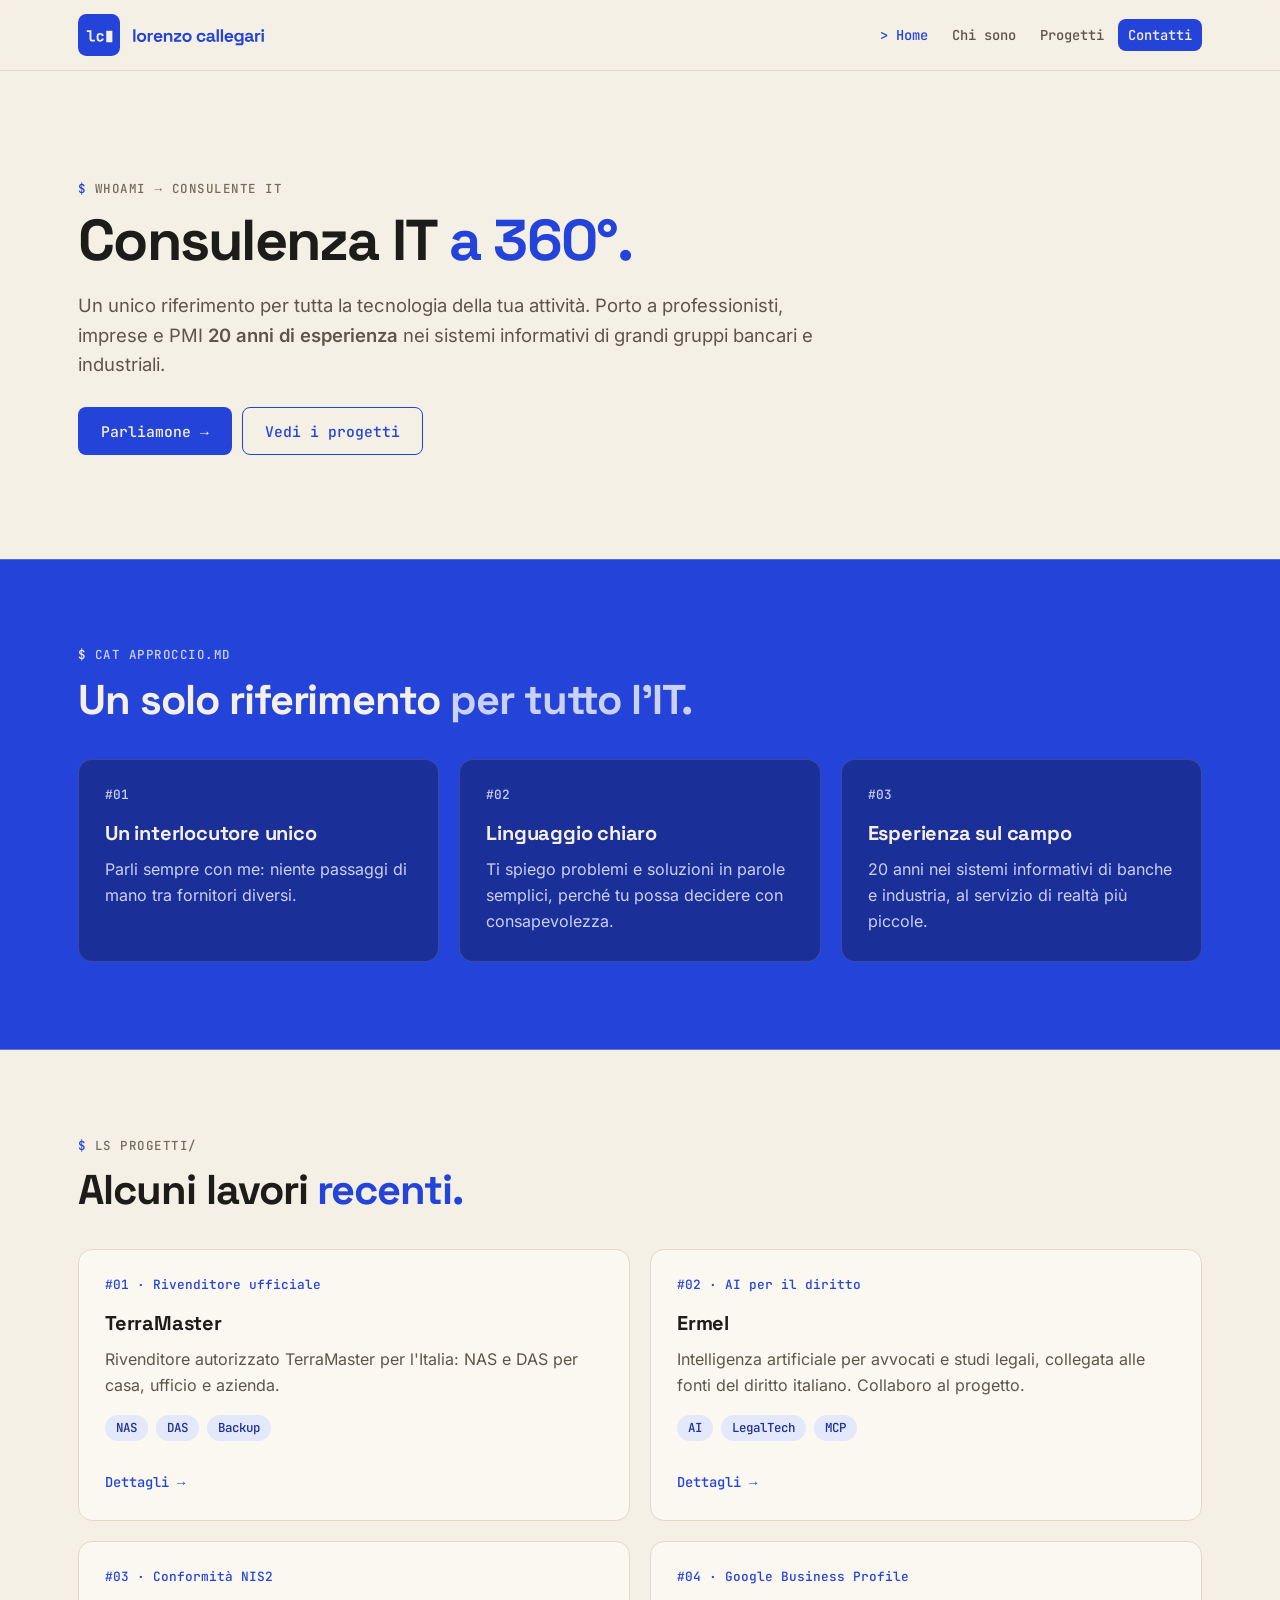
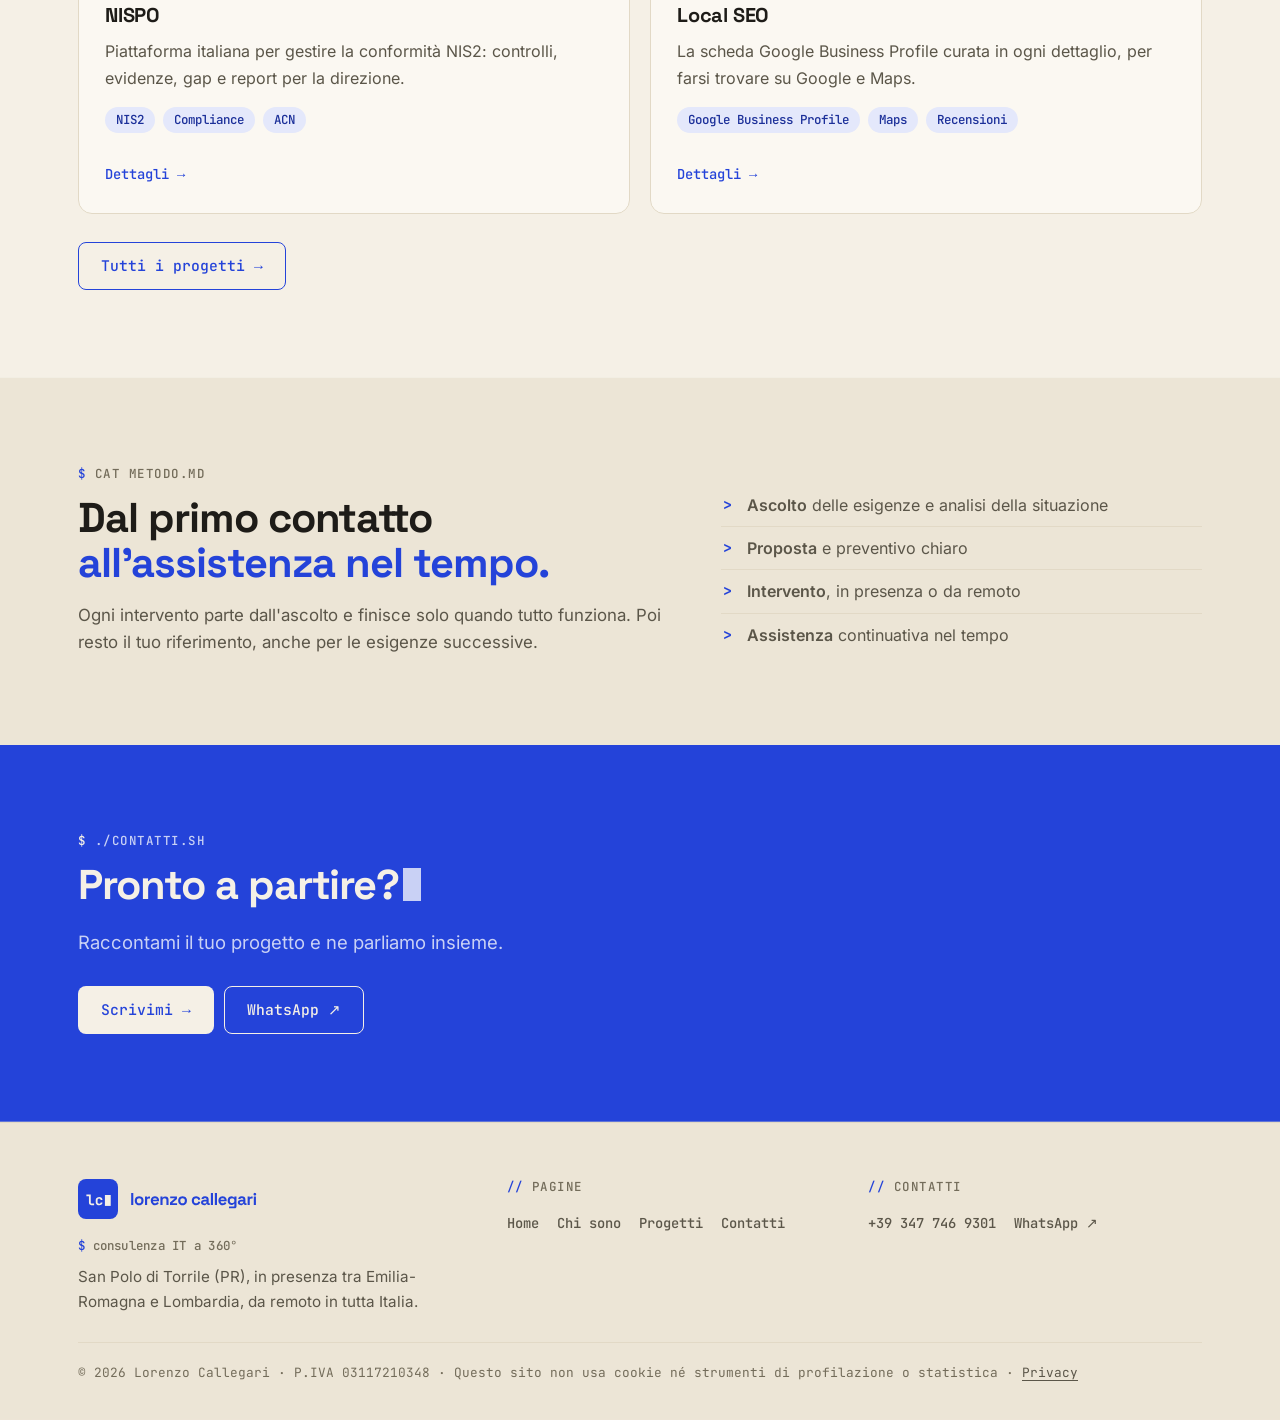
==== index.html @ d555af87 "Dati strutturati: tolta ISO 27001 da knowsAbout Co-Authored-By: Claude Opus 5.5 <noreply@anthropic.c" ====
<!DOCTYPE html>
<html lang="it">
<head>
<meta charset="utf-8">
<meta name="viewport" content="width=device-width, initial-scale=1">
<title>Lorenzo Callegari · Consulenza IT a 360°</title>
<meta name="description" content="Lorenzo Callegari, consulenza IT a 360° per professionisti, imprese e PMI a Parma e dintorni, con 20 anni di esperienza nei sistemi informativi.">
<link rel="canonical" href="https://lorenzocallegari.it/">
<meta name="theme-color" content="#F5F0E6">
<meta property="og:type" content="website">
<meta property="og:locale" content="it_IT">
<meta property="og:site_name" content="Lorenzo Callegari">
<meta property="og:title" content="Lorenzo Callegari · Consulenza IT a 360°">
<meta property="og:description" content="Lorenzo Callegari, consulenza IT a 360° per professionisti, imprese e PMI a Parma e dintorni, con 20 anni di esperienza nei sistemi informativi.">
<meta property="og:url" content="https://lorenzocallegari.it/">
<meta property="og:image" content="https://lorenzocallegari.it/assets/img/monogramma-blu-512.png">
<meta name="twitter:card" content="summary">
<link rel="icon" href="/assets/img/favicon.svg" type="image/svg+xml">
<link rel="icon" href="/assets/img/favicon-32.png" sizes="32x32" type="image/png">
<link rel="apple-touch-icon" href="/assets/img/apple-touch-icon-180.png">
<link rel="preload" href="/assets/fonts/space-grotesk.woff2" as="font" type="font/woff2" crossorigin>
<link rel="preload" href="/assets/fonts/inter.woff2" as="font" type="font/woff2" crossorigin>
<link rel="stylesheet" href="/assets/lc-global.css">
<link rel="stylesheet" href="/assets/site.css">
<script type="application/ld+json">{"@context": "https://schema.org", "@graph": [{"@type": "WebSite", "@id": "https://lorenzocallegari.it/#website", "url": "https://lorenzocallegari.it/", "name": "Lorenzo Callegari", "inLanguage": "it-IT"}, {"@type": "Person", "@id": "https://lorenzocallegari.it/#lorenzo", "name": "Lorenzo Callegari", "url": "https://lorenzocallegari.it/", "jobTitle": "Consulente IT", "image": "https://lorenzocallegari.it/assets/img/monogramma-blu-512.png", "knowsAbout": ["Consulenza IT", "Sistemi informativi", "Local SEO", "IT Compliance", "NIS2"]}, {"@type": "ProfessionalService", "@id": "https://lorenzocallegari.it/#servizio", "name": "Lorenzo Callegari", "url": "https://lorenzocallegari.it/", "description": "Consulenza IT a 360° per professionisti, imprese e PMI.", "founder": {"@id": "https://lorenzocallegari.it/#lorenzo"}, "telephone": "+393477469301", "image": "https://lorenzocallegari.it/assets/img/monogramma-blu-512.png", "address": {"@type": "PostalAddress", "addressLocality": "San Polo di Torrile", "addressRegion": "PR", "addressCountry": "IT"}, "areaServed": ["Emilia-Romagna", "Lombardia", "Italia"]}]}</script>
</head>
<body>
<div class="lc">
<a class="lc-skip" href="#contenuto">Salta al contenuto</a>
<header class="lc-head">
  <div class="lc-head-in">
    <a class="lc-brand" href="/" aria-label="Lorenzo Callegari, torna alla home">
      <img class="lc-mono-ico" src="/assets/img/monogramma-blu.svg" alt="" width="42" height="42">
      <img class="lc-nome" src="/assets/img/logotipo.svg" alt="lorenzo callegari" width="134" height="23">
    </a>
    <nav class="lc-nav" aria-label="Menu principale">
      <ul>
        <li><a href="/" aria-current="page">Home</a></li>
        <li><a href="/chi-sono/">Chi sono</a></li>
        <li><a href="/progetti/">Progetti</a></li>
        <li><a class="lc-nav-cta" href="/contatti/">Contatti</a></li>
      </ul>
    </nav>
  </div>
</header>
<main id="contenuto">
<section class="lc-sec lc-avorio lc-hero"><div class="lc-in">
  <span class="lc-e">whoami → consulente IT</span>
  <h1>Consulenza IT <span>a 360°.</span></h1>
  <p class="lc-lead">Un unico riferimento per tutta la tecnologia della tua attività. Porto a professionisti, imprese e PMI <strong>20 anni di esperienza</strong> nei sistemi informativi di grandi gruppi bancari e industriali.</p>
  <div class="lc-b">
    <a class="lc-btn" href="/contatti/">Parliamone →</a>
    <a class="lc-btn-out" href="/progetti/">Vedi i progetti</a>
  </div>
</div></section>

<section class="lc-sec lc-blu"><div class="lc-in">
  <span class="lc-e">cat approccio.md</span>
  <h2>Un solo riferimento <span>per tutto l'IT.</span></h2>
  <div class="lc-grid lc-3">
    <div class="lc-card">
      <span class="lc-n">#01</span>
      <h3>Un interlocutore unico</h3>
      <p>Parli sempre con me: niente passaggi di mano tra fornitori diversi.</p>
    </div>
    <div class="lc-card">
      <span class="lc-n">#02</span>
      <h3>Linguaggio chiaro</h3>
      <p>Ti spiego problemi e soluzioni in parole semplici, perché tu possa decidere con consapevolezza.</p>
    </div>
    <div class="lc-card">
      <span class="lc-n">#03</span>
      <h3>Esperienza sul campo</h3>
      <p>20 anni nei sistemi informativi di banche e industria, al servizio di realtà più piccole.</p>
    </div>
  </div>
</div></section>

<section class="lc-sec lc-avorio"><div class="lc-in">
  <span class="lc-e">ls progetti/</span>
  <h2>Alcuni lavori <span>recenti.</span></h2>
  <div class="lc-grid lc-2">
        <a class="lc-card" href="/progetti/#terramaster">
          <span class="lc-n">#01 · Rivenditore ufficiale</span>
          <h3>TerraMaster</h3>
          <p>Rivenditore autorizzato TerraMaster per l'Italia: NAS e DAS per casa, ufficio e azienda.</p>
          <ul class="lc-tags"><li class="lc-tag">NAS</li><li class="lc-tag">DAS</li><li class="lc-tag">Backup</li></ul>
          <span class="lc-vai">Dettagli →</span>
        </a>
        <a class="lc-card" href="/progetti/#ermel">
          <span class="lc-n">#02 · AI per il diritto</span>
          <h3>Ermel</h3>
          <p>Intelligenza artificiale per avvocati e studi legali, collegata alle fonti del diritto italiano. Collaboro al progetto.</p>
          <ul class="lc-tags"><li class="lc-tag">AI</li><li class="lc-tag">LegalTech</li><li class="lc-tag">MCP</li></ul>
          <span class="lc-vai">Dettagli →</span>
        </a>
        <a class="lc-card" href="/progetti/#nispo">
          <span class="lc-n">#03 · Conformità NIS2</span>
          <h3>NISPO</h3>
          <p>Piattaforma italiana per gestire la conformità NIS2: controlli, evidenze, gap e report per la direzione.</p>
          <ul class="lc-tags"><li class="lc-tag">NIS2</li><li class="lc-tag">Compliance</li><li class="lc-tag">ACN</li></ul>
          <span class="lc-vai">Dettagli →</span>
        </a>
        <a class="lc-card" href="/progetti/#local-seo">
          <span class="lc-n">#04 · Google Business Profile</span>
          <h3>Local SEO</h3>
          <p>La scheda Google Business Profile curata in ogni dettaglio, per farsi trovare su Google e Maps.</p>
          <ul class="lc-tags"><li class="lc-tag">Google Business Profile</li><li class="lc-tag">Maps</li><li class="lc-tag">Recensioni</li></ul>
          <span class="lc-vai">Dettagli →</span>
        </a>
  </div>
  <div class="lc-b"><a class="lc-btn-out" href="/progetti/">Tutti i progetti →</a></div>
</div></section>

<section class="lc-sec lc-sabbia"><div class="lc-in lc-2col">
  <div class="lc-tx">
    <span class="lc-e">cat metodo.md</span>
    <h2>Dal primo contatto <span>all'assistenza nel tempo.</span></h2>
    <p>Ogni intervento parte dall'ascolto e finisce solo quando tutto funziona. Poi resto il tuo riferimento, anche per le esigenze successive.</p>
  </div>
  <ul class="lc-list">
    <li><strong>Ascolto</strong> delle esigenze e analisi della situazione</li>
    <li><strong>Proposta</strong> e preventivo chiaro</li>
    <li><strong>Intervento</strong>, in presenza o da remoto</li>
    <li><strong>Assistenza</strong> continuativa nel tempo</li>
  </ul>
</div></section>

<section class="lc-sec lc-blu"><div class="lc-in">
  <span class="lc-e">./contatti.sh</span>
  <h2>Pronto a partire?<span class="lc-cursore" aria-hidden="true"></span></h2>
  <p class="lc-lead">Raccontami il tuo progetto e ne parliamo insieme.</p>
  <div class="lc-b">
    <a class="lc-btn" href="/contatti/">Scrivimi →</a>
    <a class="lc-btn-out" href="https://wa.me/393477469301" rel="noopener">WhatsApp ↗</a>
  </div>
</div></section>
</main>
<footer class="lc-foot">
  <div class="lc-foot-in">
    <div>
      <a class="lc-brand" href="/" aria-label="Lorenzo Callegari, torna alla home"><img class="lc-mono-ico" src="/assets/img/monogramma-blu.svg" alt="" width="42" height="42"><img class="lc-nome" src="/assets/img/logotipo.svg" alt="lorenzo callegari" width="134" height="23"></a>
      <span class="lc-e" style="margin:12px 0 0;text-transform:none;letter-spacing:.02em">consulenza IT a 360°</span>
      <p style="margin-top:10px;max-width:36ch">San Polo di Torrile (PR), in presenza tra Emilia-Romagna e Lombardia, da remoto in tutta Italia.</p>
    </div>
    <div>
      <span class="lc-e lc-commento">pagine</span>
      <ul>
        <li><a href="/">Home</a></li>
        <li><a href="/chi-sono/">Chi sono</a></li>
        <li><a href="/progetti/">Progetti</a></li>
        <li><a href="/contatti/">Contatti</a></li>
      </ul>
    </div>
    <div>
      <span class="lc-e lc-commento">contatti</span>
      <ul>
        <li><a href="tel:+393477469301">+39 347 746 9301</a></li>
        <li><a href="https://wa.me/393477469301" rel="noopener">WhatsApp ↗</a></li>
        
      </ul>
    </div>
    <p class="lc-legal">© 2026 Lorenzo Callegari · P.IVA 03117210348 · Questo sito non usa cookie né strumenti di profilazione o statistica · <a href="/privacy/">Privacy</a></p>
  </div>
</footer>
</div>
</body>
</html>
---- assets/lc-global.css ----
/* =====================================================================
   LORENZO CALLEGARI | CSS GLOBALE DEL SITO  (versione 1.0)
   lorenzocallegari.it / lorenzocallegari.com
   Da incollare UNA SOLA VOLTA nel CSS globale del sito
   (WordPress: Aspetto > Personalizza > CSS aggiuntivo).
   Ogni pagina usa poi solo HTML dentro il contenitore <div class="lc"> ... </div>
   Mobile first: la base e lo smartphone, i @media aggiungono tablet e desktop.
   Font da caricare (Google Fonts):
   Space Grotesk 500/700, Inter 400/500/600, JetBrains Mono 400/500/700
   Solo caratteri ASCII (evita problemi con WordPress).
   ===================================================================== */


/* ---------- 1. COLORI E MISURE (variabili del brand) ---------- */
.lc{
  /* blu */
  --lc-blu:#2443D9;         /* colore principale: titoli, pulsanti, sezioni blu */
  --lc-blu-scuro:#1B2F99;   /* hover pulsanti, card su sezione blu */
  --lc-blu-chiaro:#C9D1F5;  /* testo secondario su sezione blu */
  --lc-blu-tenue:#E4E8FB;   /* badge e evidenziazioni su avorio */
  /* avorio */
  --lc-avorio:#F5F0E6;      /* sfondo principale del sito */
  --lc-carta:#FBF8F2;       /* card su avorio */
  --lc-sabbia:#ECE5D6;      /* sezioni alternative chiare */
  --lc-linea:#E2D9C6;       /* bordi e divisori su chiaro */
  /* testo */
  --lc-inchiostro:#1E1C18;  /* testo principale su chiaro */
  --lc-grigio:#5B5649;      /* testo secondario su chiaro */
  --lc-tortora:#736C5A;     /* etichette e note su chiaro */
  /* stati (uso raro: form, avvisi) */
  --lc-ok:#1E7F4F;
  --lc-errore:#C2361F;
  /* font */
  --lc-titoli:'Space Grotesk','Inter',system-ui,sans-serif;
  --lc-testo:'Inter',system-ui,-apple-system,'Segoe UI',Roboto,sans-serif;
  --lc-mono:'JetBrains Mono',ui-monospace,'SFMono-Regular',Menlo,Consolas,monospace;
  /* forme */
  --lc-r:14px;              /* card e blocchi */
  --lc-r-btn:8px;           /* pulsanti e campi */
  --lc-r-logo:22px;         /* monogramma (in proporzione su 110px) */
  font:16px/1.65 var(--lc-testo);
  color:var(--lc-inchiostro);
  background:var(--lc-avorio);
  text-align:left;
  box-sizing:border-box;
  -webkit-font-smoothing:antialiased;
}
.lc *,.lc *::before,.lc *::after{box-sizing:border-box}
.lc p{margin:0;padding:0}
.lc a{color:var(--lc-blu)}

/* ---------- 2. SEZIONI A TUTTA LARGHEZZA ----------
   Alternanza consigliata: avorio > blu > avorio > sabbia > blu ...
   Mai due sezioni blu di seguito. */
.lc .lc-sec{position:relative;clip-path:inset(0 -100vmax);scroll-margin-top:90px}
.lc .lc-avorio{background:var(--lc-avorio);box-shadow:0 0 0 100vmax var(--lc-avorio)}
.lc .lc-sabbia{background:var(--lc-sabbia);box-shadow:0 0 0 100vmax var(--lc-sabbia)}
.lc .lc-blu{background:var(--lc-blu);box-shadow:0 0 0 100vmax var(--lc-blu);color:var(--lc-avorio)}
.lc .lc-in{max-width:1180px;margin:0 auto;padding:56px 20px}

/* ---------- 3. TIPOGRAFIA ---------- */
/* Etichetta sopra il titolo, in monospace, con prefisso da terminale */
.lc .lc-e{display:block;margin:0 0 14px;font:500 .78rem/1.3 var(--lc-mono);letter-spacing:.12em;text-transform:uppercase;color:var(--lc-tortora)}
.lc .lc-e::before{content:"$ ";color:var(--lc-blu)}
.lc .lc-e.lc-commento::before{content:"// "}
.lc .lc-blu .lc-e{color:var(--lc-blu-chiaro)}
.lc .lc-blu .lc-e::before{color:var(--lc-avorio)}

.lc h1,.lc h2,.lc h3{margin:0;padding:0;font-family:var(--lc-titoli);font-weight:700;text-transform:none;overflow-wrap:break-word;text-wrap:balance}
.lc h1{max-width:900px;font-size:clamp(2.2rem,7vw,3.6rem);line-height:1.04;letter-spacing:-.03em;color:var(--lc-inchiostro)}
.lc h2{max-width:860px;font-size:clamp(1.7rem,5vw,2.6rem);line-height:1.08;letter-spacing:-.025em;color:var(--lc-inchiostro)}
.lc h3{font-size:1.25rem;line-height:1.25;letter-spacing:-.01em;color:var(--lc-inchiostro)}
/* Parte del titolo in blu: <h1>Dal design al deploy, <span>senza intermediari.</span></h1> */
.lc h1 span,.lc h2 span{color:var(--lc-blu)}
.lc .lc-blu h1,.lc .lc-blu h2,.lc .lc-blu h3{color:var(--lc-avorio)}
.lc .lc-blu h1 span,.lc .lc-blu h2 span{color:var(--lc-blu-chiaro)}

.lc .lc-tx p{margin-top:16px;max-width:68ch;font-size:1.05rem;color:var(--lc-grigio)}
.lc .lc-tx p strong{color:var(--lc-inchiostro);font-weight:600}
.lc .lc-blu .lc-tx p{color:var(--lc-blu-chiaro)}
.lc .lc-blu .lc-tx p strong{color:var(--lc-avorio)}
.lc p.lc-lead{max-width:62ch;margin-top:20px;font-size:1.15rem;line-height:1.6;color:var(--lc-grigio)}
.lc .lc-blu p.lc-lead{color:var(--lc-blu-chiaro)}
.lc code,.lc .lc-code{font:500 .9em var(--lc-mono);background:var(--lc-blu-tenue);color:var(--lc-blu-scuro);padding:2px 6px;border-radius:5px}

/* ---------- 4. PULSANTI ----------
   .lc-btn         pieno blu (azione principale, uno per sezione)
   .lc-btn-out     contorno blu (azione secondaria)
   .lc-btn-link    solo testo sottolineato (azione terziaria)
   Su sezione .lc-blu i colori si invertono da soli. */
.lc .lc-b{display:flex;flex-direction:column;gap:10px;margin-top:28px}
.lc a.lc-btn,.lc a.lc-btn-out,.lc a.lc-btn-link,.lc button.lc-btn{display:inline-flex;align-items:center;justify-content:center;gap:10px;min-height:48px;padding:12px 22px;border-radius:var(--lc-r-btn);border:1.5px solid transparent;font:500 .92rem/1.2 var(--lc-mono);letter-spacing:0;text-align:center;text-decoration:none;cursor:pointer;-webkit-tap-highlight-color:transparent;touch-action:manipulation;transition:background .15s,color .15s,border-color .15s,transform .15s}
.lc a.lc-btn,.lc button.lc-btn{background:var(--lc-blu);color:var(--lc-avorio)}
.lc a.lc-btn:hover,.lc button.lc-btn:hover{background:var(--lc-blu-scuro);transform:translateY(-1px)}
.lc a.lc-btn-out{border-color:var(--lc-blu);color:var(--lc-blu);background:transparent}
.lc a.lc-btn-out:hover{background:var(--lc-blu-tenue)}
.lc a.lc-btn-link{min-height:44px;padding:12px 4px;color:var(--lc-blu);text-decoration:underline;text-underline-offset:5px;text-decoration-thickness:1.5px}
.lc a.lc-btn-link:hover{color:var(--lc-blu-scuro)}
.lc .lc-blu a.lc-btn{background:var(--lc-avorio);color:var(--lc-blu)}
.lc .lc-blu a.lc-btn:hover{background:#fff}
.lc .lc-blu a.lc-btn-out{border-color:var(--lc-avorio);color:var(--lc-avorio)}
.lc .lc-blu a.lc-btn-out:hover{background:var(--lc-blu-scuro)}
.lc .lc-blu a.lc-btn-link{color:var(--lc-avorio)}
.lc a.lc-btn:focus-visible,.lc a.lc-btn-out:focus-visible,.lc a.lc-btn-link:focus-visible{outline:2px solid var(--lc-blu);outline-offset:3px}
.lc .lc-blu a:focus-visible{outline-color:var(--lc-avorio)}

/* ---------- 5. CARD E GRIGLIE ---------- */
.lc .lc-grid{display:grid;grid-template-columns:minmax(0,1fr);gap:16px;margin-top:36px}
.lc .lc-card{min-width:0;padding:26px;border-radius:var(--lc-r);background:var(--lc-carta);border:1px solid var(--lc-linea)}
.lc .lc-card h3+p{margin-top:10px;color:var(--lc-grigio)}
.lc .lc-card .lc-n{display:block;margin-bottom:18px;font:500 .8rem var(--lc-mono);color:var(--lc-blu)}
.lc .lc-sabbia .lc-card{background:var(--lc-avorio)}
.lc .lc-blu .lc-card{background:var(--lc-blu-scuro);border-color:rgba(245,240,230,.14);color:var(--lc-avorio)}
.lc .lc-blu .lc-card h3{color:var(--lc-avorio)}
.lc .lc-blu .lc-card h3+p{color:var(--lc-blu-chiaro)}
.lc .lc-blu .lc-card .lc-n{color:var(--lc-blu-chiaro)}

/* Numero grande (risultati, statistiche) */
.lc .lc-num{display:block;font:700 clamp(2.4rem,6vw,3.4rem)/1 var(--lc-titoli);letter-spacing:-.03em;color:var(--lc-blu)}
.lc .lc-blu .lc-num{color:var(--lc-avorio)}

/* ---------- 6. ELEMENTI PICCOLI ---------- */
/* Badge / tag */
.lc .lc-tags{display:flex;flex-wrap:wrap;gap:8px;margin-top:18px;padding:0;list-style:none}
.lc .lc-tag{display:inline-block;padding:5px 11px;border-radius:999px;font:500 .78rem/1.3 var(--lc-mono);background:var(--lc-blu-tenue);color:var(--lc-blu-scuro)}
.lc .lc-blu .lc-tag{background:var(--lc-blu-scuro);color:var(--lc-avorio)}
/* Elenco puntato con prefisso ">" */
.lc ul.lc-list{margin:18px 0 0;padding:0;list-style:none}
.lc ul.lc-list li{position:relative;padding:8px 0 8px 26px;border-bottom:1px solid var(--lc-linea);color:var(--lc-grigio)}
.lc ul.lc-list li:last-child{border-bottom:0}
.lc ul.lc-list li::before{content:">";position:absolute;left:2px;top:8px;font:700 .95rem/1.65 var(--lc-mono);color:var(--lc-blu)}
.lc .lc-blu ul.lc-list li{border-color:rgba(245,240,230,.18);color:var(--lc-blu-chiaro)}
.lc .lc-blu ul.lc-list li::before{color:var(--lc-avorio)}
/* Cursore lampeggiante da terminale (opzionale, dopo un titolo) */
.lc .lc-cursore{display:inline-block;width:.45em;height:.8em;margin-left:.08em;vertical-align:-.04em;background:currentColor;animation:lc-blink 1.1s steps(1) infinite}
@keyframes lc-blink{50%{opacity:0}}
@media (prefers-reduced-motion:reduce){.lc .lc-cursore{animation:none}}

/* ---------- 7. TABLET E DESKTOP ---------- */
@media (min-width:640px){
  .lc .lc-b{flex-direction:row;flex-wrap:wrap;align-items:center}
  .lc .lc-grid.lc-2,.lc .lc-grid.lc-3{grid-template-columns:repeat(2,minmax(0,1fr))}
}
@media (min-width:980px){
  .lc .lc-in{padding:88px 28px}
  .lc .lc-grid.lc-3{grid-template-columns:repeat(3,minmax(0,1fr))}
  .lc .lc-grid{gap:20px}
}
---- assets/site.css ----
/* =====================================================================
   LORENZO CALLEGARI | stile della struttura del sito (header, menu, footer)
   Si aggiunge a lc-global.css (brand book v1.0). Font ospitati in locale:
   nessuna chiamata a Google Fonts, nessun cookie.
   ===================================================================== */

@font-face{font-family:'Inter';font-style:normal;font-weight:400 600;font-display:swap;src:url(fonts/inter.woff2) format('woff2')}
@font-face{font-family:'JetBrains Mono';font-style:normal;font-weight:400 700;font-display:swap;src:url(fonts/jetbrains-mono.woff2) format('woff2')}
@font-face{font-family:'Space Grotesk';font-style:normal;font-weight:500 700;font-display:swap;src:url(fonts/space-grotesk.woff2) format('woff2')}

html{scroll-behavior:smooth;-webkit-text-size-adjust:100%}
body{margin:0;background:#F5F0E6;color:#1E1C18;overflow-x:hidden}
@media (prefers-reduced-motion:reduce){html{scroll-behavior:auto}}

/* Salta al contenuto (accessibilita) */
.lc .lc-skip{position:absolute;left:-9999px;top:8px;z-index:100;padding:10px 16px;border-radius:var(--lc-r-btn);background:var(--lc-blu);color:var(--lc-avorio);font:500 .9rem var(--lc-mono)}
.lc .lc-skip:focus{left:12px}

/* ---------- HEADER ---------- */
.lc .lc-head{position:sticky;top:0;z-index:50;background:rgba(245,240,230,.94);-webkit-backdrop-filter:blur(8px);backdrop-filter:blur(8px);border-bottom:1px solid var(--lc-linea)}
.lc .lc-head-in{max-width:1180px;margin:0 auto;padding:12px 20px;display:flex;flex-wrap:wrap;align-items:center;justify-content:space-between;gap:10px 24px}
.lc .lc-brand{display:inline-flex;align-items:center;gap:12px;text-decoration:none}
.lc .lc-brand img{display:block}
.lc .lc-brand .lc-mono-ico{width:38px;height:38px}
.lc .lc-brand .lc-nome{width:auto;height:21px}
.lc .lc-nav{width:100%;margin:0 -4px}
.lc .lc-nav ul{display:flex;gap:4px;margin:0;padding:0;list-style:none;overflow-x:auto;scrollbar-width:none}
.lc .lc-nav ul::-webkit-scrollbar{display:none}
.lc .lc-nav a{display:block;padding:8px 10px;border-radius:var(--lc-r-btn);font:500 .86rem/1.2 var(--lc-mono);color:var(--lc-grigio);text-decoration:none;white-space:nowrap}
.lc .lc-nav a:hover{color:var(--lc-blu);background:var(--lc-blu-tenue)}
.lc .lc-nav a[aria-current="page"]{color:var(--lc-blu)}
.lc .lc-nav a[aria-current="page"]::before{content:"> "}
.lc .lc-nav a.lc-nav-cta{background:var(--lc-blu);color:var(--lc-avorio)}
.lc .lc-nav a.lc-nav-cta:hover{background:var(--lc-blu-scuro);color:var(--lc-avorio)}
.lc .lc-nav a.lc-nav-cta[aria-current="page"]::before{content:""}
@media (min-width:760px){
  .lc .lc-head-in{flex-wrap:nowrap;padding:14px 28px}
  .lc .lc-nav{width:auto;margin:0}
  .lc .lc-brand .lc-mono-ico{width:42px;height:42px}
  .lc .lc-brand .lc-nome{height:23px}
}

/* ---------- ELEMENTI DI PAGINA ---------- */
.lc main{display:block}
.lc .lc-hero .lc-in{padding-top:64px;padding-bottom:64px}
@media (min-width:980px){.lc .lc-hero .lc-in{padding-top:110px;padding-bottom:104px}}
.lc a.lc-card{display:block;text-decoration:none;color:inherit;transition:border-color .15s,transform .15s}
.lc a.lc-card:hover{border-color:var(--lc-blu);transform:translateY(-2px)}
.lc .lc-card .lc-vai{display:inline-block;margin-top:16px;font:500 .86rem var(--lc-mono);color:var(--lc-blu)}
.lc .lc-blu .lc-card .lc-vai{color:var(--lc-avorio)}
.lc .lc-card .lc-tags{margin-top:16px}
.lc .lc-stat p{margin-top:8px;color:var(--lc-grigio)}
.lc .lc-progetto{scroll-margin-top:100px}
.lc .lc-progetto h2{font-size:clamp(1.5rem,4vw,2.1rem)}
.lc .lc-2col{display:grid;gap:28px}
@media (min-width:900px){.lc .lc-2col{grid-template-columns:minmax(0,1.1fr) minmax(0,.9fr);gap:56px;align-items:start}}
.lc .lc-contatto{display:flex;flex-direction:column;gap:4px;padding:20px 0;border-bottom:1px solid var(--lc-linea)}
.lc .lc-contatto:first-child{padding-top:0}
.lc .lc-contatto:last-child{border-bottom:0}
.lc .lc-contatto .lc-e{margin:0}
.lc .lc-contatto a,.lc .lc-contatto strong{font:600 1.15rem/1.4 var(--lc-testo);color:var(--lc-inchiostro);text-decoration:none;overflow-wrap:anywhere}
.lc .lc-contatto a:hover{color:var(--lc-blu);text-decoration:underline;text-underline-offset:4px}

/* ---------- FOOTER ---------- */
.lc .lc-foot{background:var(--lc-sabbia);box-shadow:0 0 0 100vmax var(--lc-sabbia);clip-path:inset(0 -100vmax);border-top:1px solid var(--lc-linea)}
.lc .lc-foot-in{max-width:1180px;margin:0 auto;padding:44px 20px 32px;display:grid;gap:28px}
.lc .lc-foot .lc-brand .lc-mono-ico{width:40px;height:40px}
.lc .lc-foot .lc-brand .lc-nome{height:22px;width:auto}
.lc .lc-foot p{color:var(--lc-grigio);font-size:.95rem}
.lc .lc-foot ul{margin:0;padding:0;list-style:none;display:flex;flex-wrap:wrap;gap:6px 18px}
.lc .lc-foot a{font:500 .86rem var(--lc-mono);color:var(--lc-grigio);text-decoration:none}
.lc .lc-foot a:hover{color:var(--lc-blu)}
.lc .lc-foot .lc-legal{grid-column:1/-1;padding-top:20px;border-top:1px solid var(--lc-linea);font:400 .8rem/1.6 var(--lc-mono);color:var(--lc-tortora)}
@media (min-width:860px){.lc .lc-foot-in{grid-template-columns:1.2fr 1fr 1fr;padding:56px 28px 36px}}

/* Pagina privacy */
.lc .lc-privacy h2{margin-top:40px;font-size:clamp(1.25rem,3vw,1.5rem)}
.lc .lc-privacy h2:first-child{margin-top:0}
.lc .lc-legal a{font:inherit;text-decoration:underline;text-underline-offset:3px}

/* Foto profilo in Chi sono (mobile first: sopra il testo, poi a fianco) */
.lc .lc-chi{display:flex;flex-direction:column;gap:28px}
.lc .lc-foto{display:block;width:150px;height:150px;border-radius:50%;object-fit:cover;border:4px solid var(--lc-carta);box-shadow:0 0 0 2px var(--lc-blu)}
@media (min-width:760px){
  .lc .lc-chi{flex-direction:row-reverse;align-items:center;justify-content:space-between;gap:56px}
  .lc .lc-foto{width:240px;height:240px;flex:none}
}
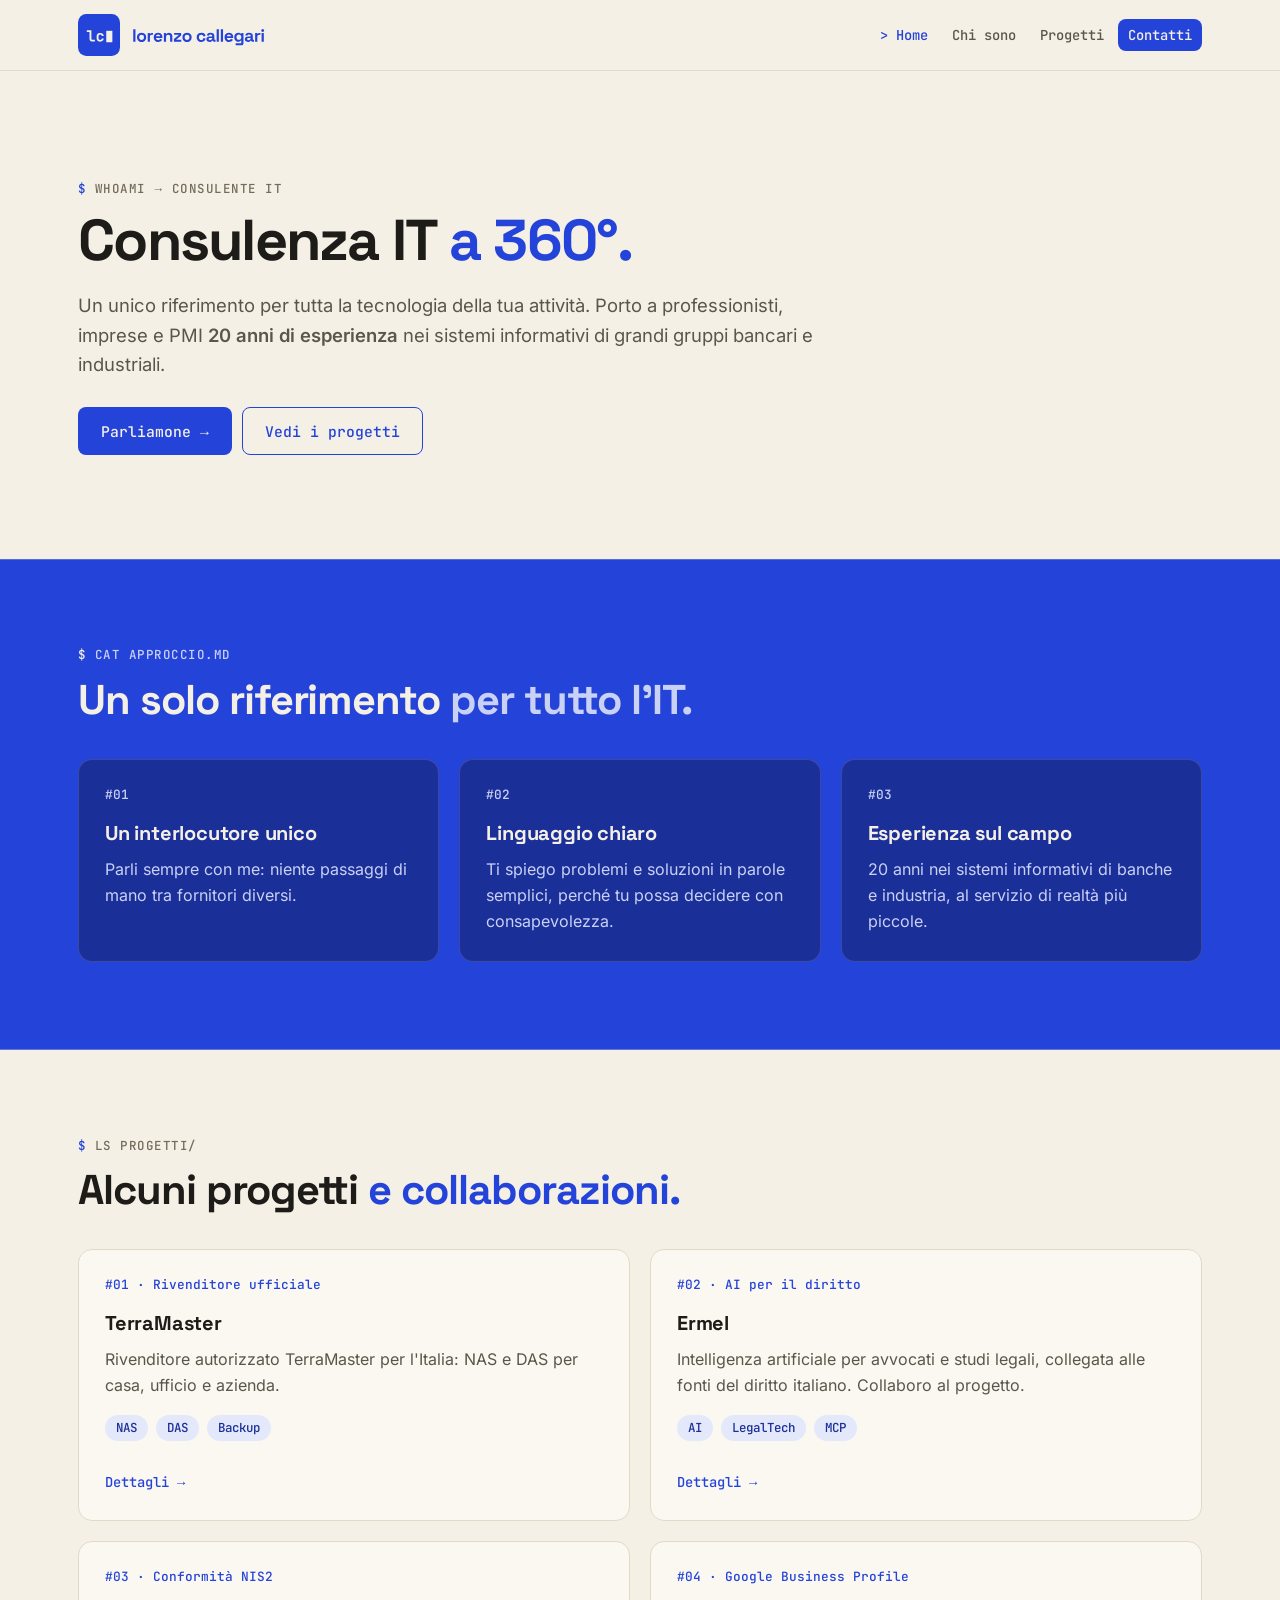
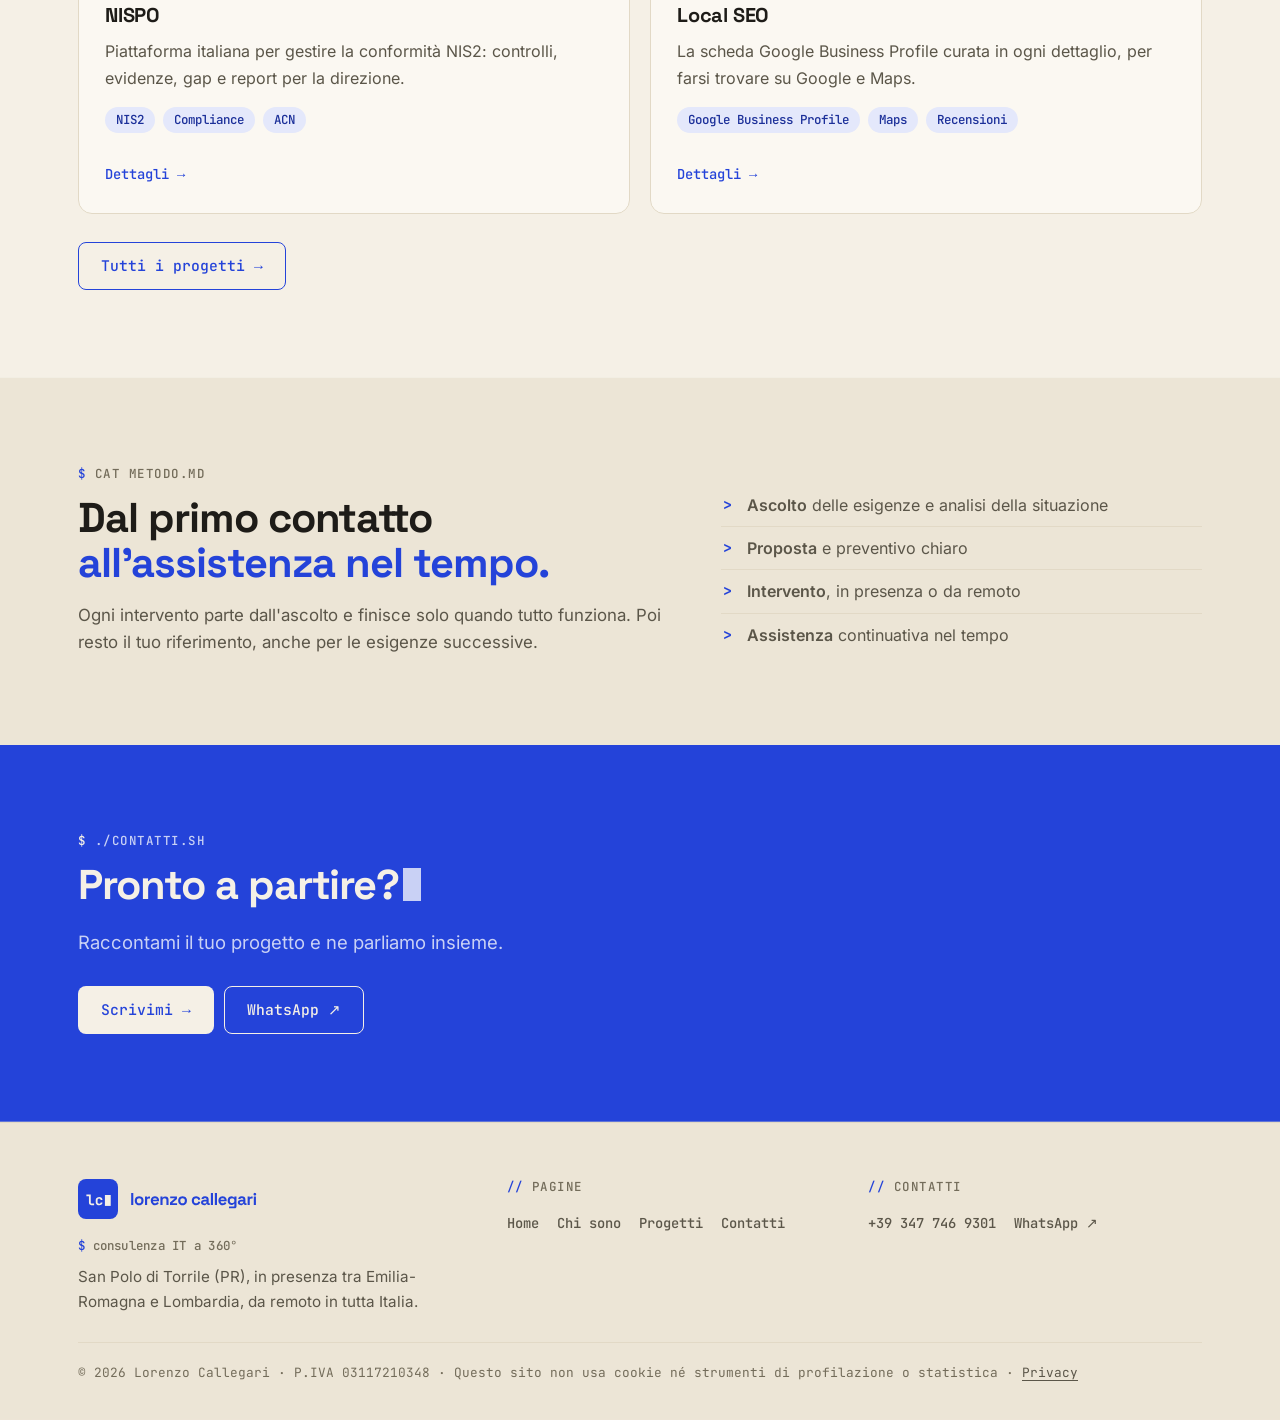
==== commit 2d830f88: "Home: titolo Alcuni progetti e collaborazioni Co-Authored-By: Claude Opus 5.5 <noreply@anthropic.com" ====
--- a/index.html
+++ b/index.html
@@ -78,7 +78,7 @@
 
 <section class="lc-sec lc-avorio"><div class="lc-in">
   <span class="lc-e">ls progetti/</span>
-  <h2>Alcuni lavori <span>recenti.</span></h2>
+  <h2>Alcuni progetti <span>e collaborazioni.</span></h2>
   <div class="lc-grid lc-2">
         <a class="lc-card" href="/progetti/#terramaster">
           <span class="lc-n">#01 · Rivenditore ufficiale</span>
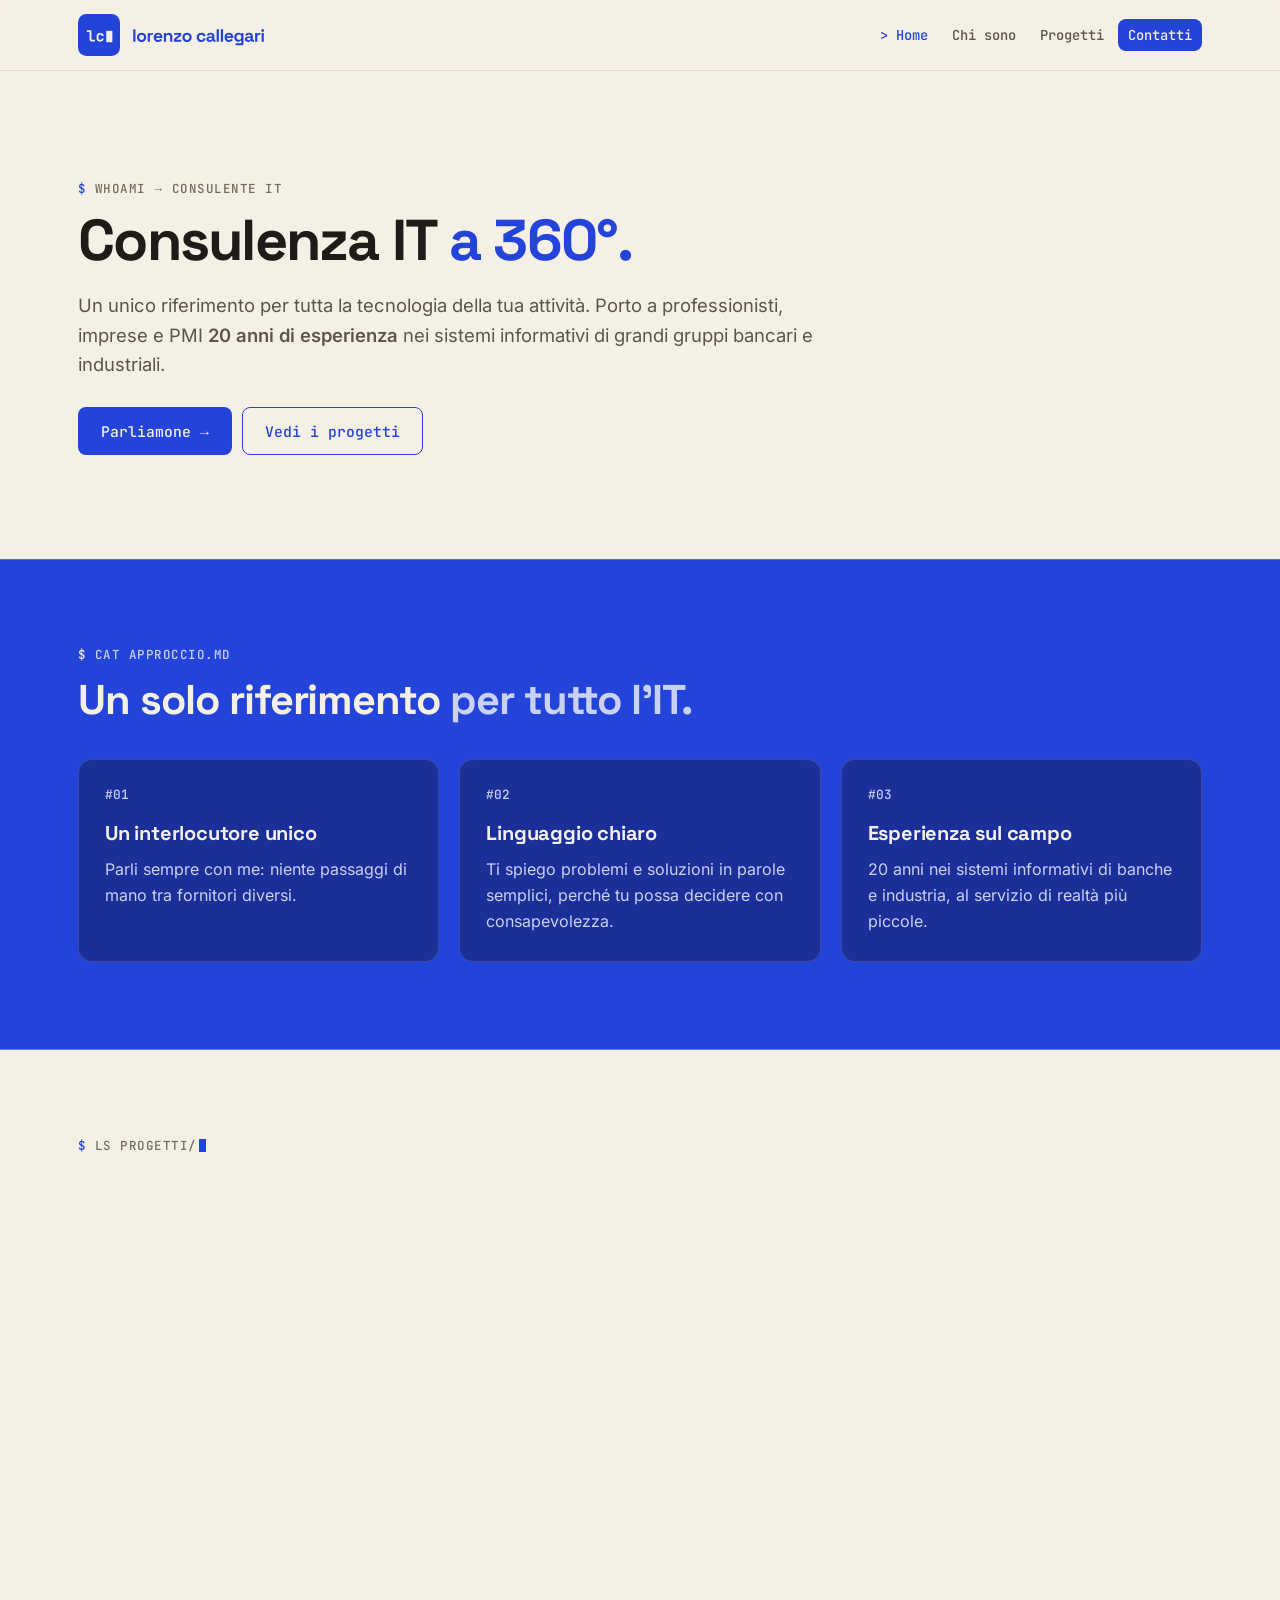
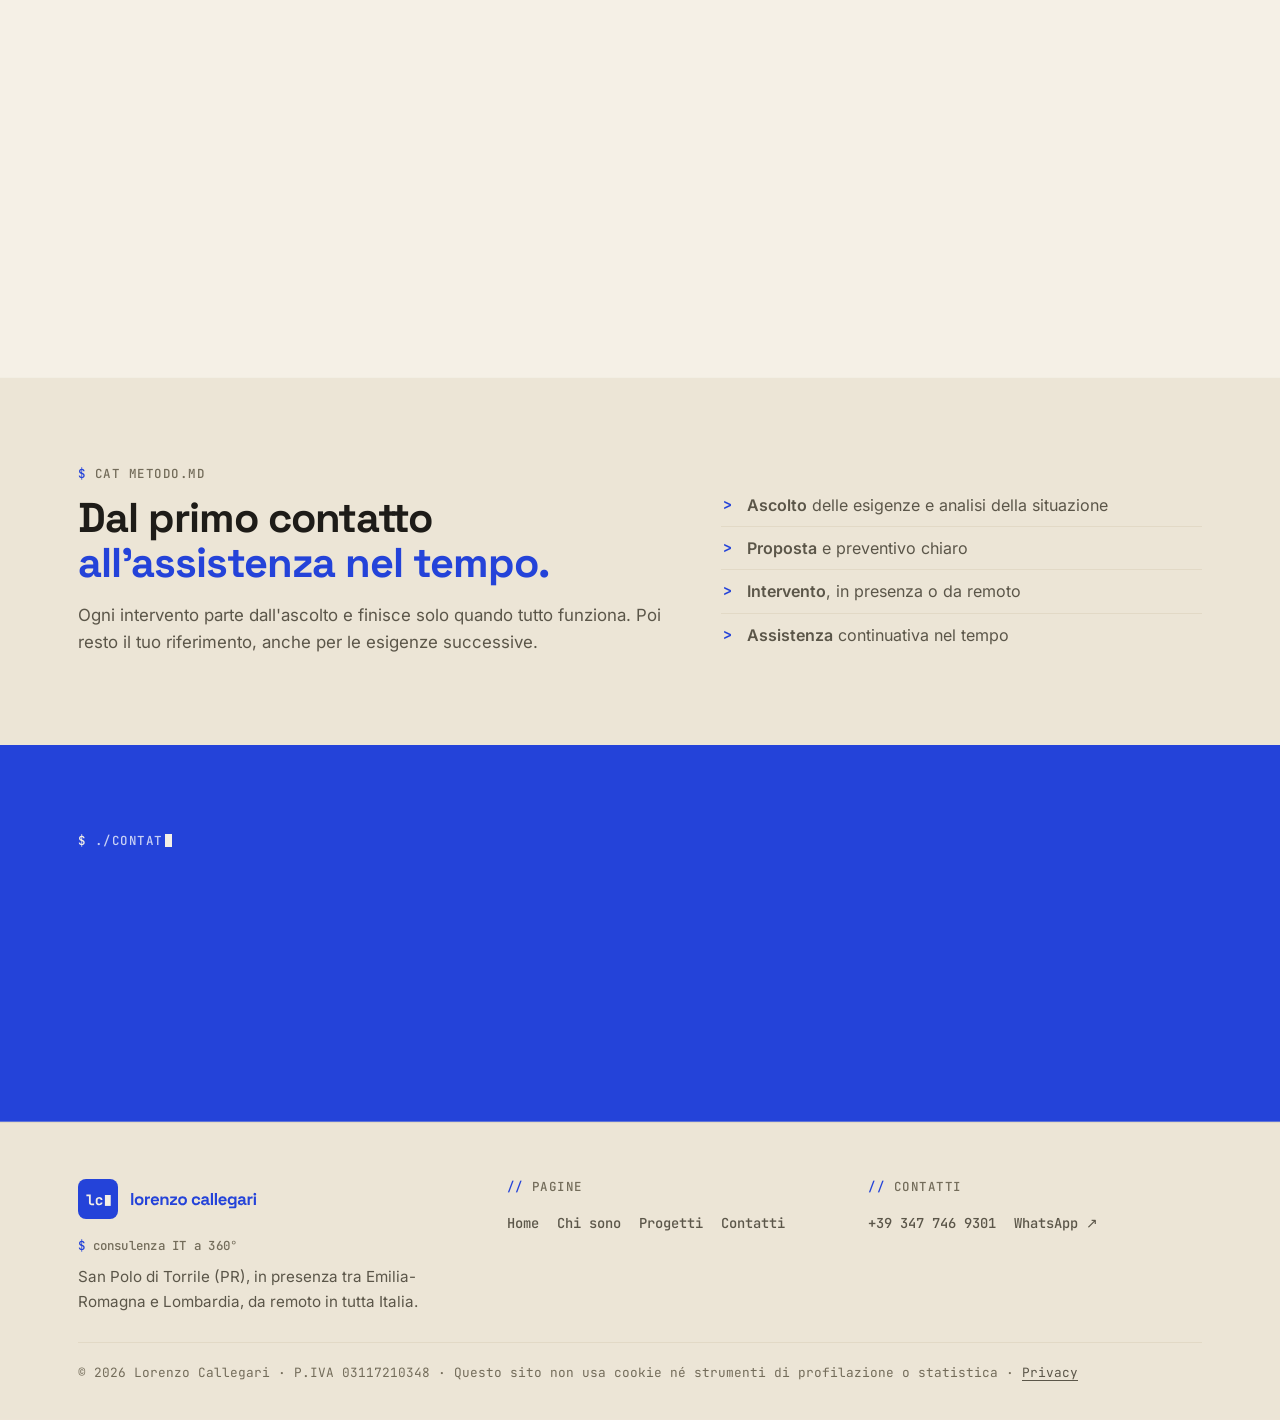
==== commit 85fd67dd: "Effetto terminale: digitazione di whoami, ls e ./contatti.sh; telefono rivelato con Invio o tap Co-A" ====
--- a/index.html
+++ b/index.html
@@ -22,6 +22,8 @@
 <link rel="preload" href="/assets/fonts/inter.woff2" as="font" type="font/woff2" crossorigin>
 <link rel="stylesheet" href="/assets/lc-global.css">
 <link rel="stylesheet" href="/assets/site.css">
+<script>document.documentElement.classList.add("js")</script>
+<script src="/assets/terminale.js" defer></script>
 <script type="application/ld+json">{"@context": "https://schema.org", "@graph": [{"@type": "WebSite", "@id": "https://lorenzocallegari.it/#website", "url": "https://lorenzocallegari.it/", "name": "Lorenzo Callegari", "inLanguage": "it-IT"}, {"@type": "Person", "@id": "https://lorenzocallegari.it/#lorenzo", "name": "Lorenzo Callegari", "url": "https://lorenzocallegari.it/", "jobTitle": "Consulente IT", "image": "https://lorenzocallegari.it/assets/img/monogramma-blu-512.png", "knowsAbout": ["Consulenza IT", "Sistemi informativi", "Local SEO", "IT Compliance", "NIS2"]}, {"@type": "ProfessionalService", "@id": "https://lorenzocallegari.it/#servizio", "name": "Lorenzo Callegari", "url": "https://lorenzocallegari.it/", "description": "Consulenza IT a 360° per professionisti, imprese e PMI.", "founder": {"@id": "https://lorenzocallegari.it/#lorenzo"}, "telephone": "+393477469301", "image": "https://lorenzocallegari.it/assets/img/monogramma-blu-512.png", "address": {"@type": "PostalAddress", "addressLocality": "San Polo di Torrile", "addressRegion": "PR", "addressCountry": "IT"}, "areaServed": ["Emilia-Romagna", "Lombardia", "Italia"]}]}</script>
 </head>
 <body>
@@ -45,7 +47,7 @@
 </header>
 <main id="contenuto">
 <section class="lc-sec lc-avorio lc-hero"><div class="lc-in">
-  <span class="lc-e">whoami → consulente IT</span>
+  <span class="lc-e" data-type>whoami → consulente IT</span>
   <h1>Consulenza IT <span>a 360°.</span></h1>
   <p class="lc-lead">Un unico riferimento per tutta la tecnologia della tua attività. Porto a professionisti, imprese e PMI <strong>20 anni di esperienza</strong> nei sistemi informativi di grandi gruppi bancari e industriali.</p>
   <div class="lc-b">
@@ -77,7 +79,7 @@
 </div></section>
 
 <section class="lc-sec lc-avorio"><div class="lc-in">
-  <span class="lc-e">ls progetti/</span>
+  <span class="lc-e" data-type>ls progetti/</span>
   <h2>Alcuni progetti <span>e collaborazioni.</span></h2>
   <div class="lc-grid lc-2">
         <a class="lc-card" href="/progetti/#terramaster">
@@ -127,7 +129,7 @@
 </div></section>
 
 <section class="lc-sec lc-blu"><div class="lc-in">
-  <span class="lc-e">./contatti.sh</span>
+  <span class="lc-e" data-type>./contatti.sh</span>
   <h2>Pronto a partire?<span class="lc-cursore" aria-hidden="true"></span></h2>
   <p class="lc-lead">Raccontami il tuo progetto e ne parliamo insieme.</p>
   <div class="lc-b">
--- a/assets/site.css
+++ b/assets/site.css
@@ -83,5 +83,33 @@
 .lc .lc-foto{display:block;width:150px;height:150px;border-radius:50%;object-fit:cover;border:4px solid var(--lc-carta);box-shadow:0 0 0 2px var(--lc-blu)}
 @media (min-width:760px){
   .lc .lc-chi{flex-direction:row-reverse;align-items:center;justify-content:space-between;gap:56px}
-  .lc .lc-foto{width:240px;height:240px;flex:none}
+  .lc .lc-foto{width:200px;height:200px;flex:none}
 }
+
+/* Effetto terminale (assets/terminale.js): il contenuto dopo un'etichetta data-type
+   resta nascosto finche il comando non e stato "digitato". Senza JavaScript tutto e visibile;
+   se lo script non parte, dopo 3 secondi il contenuto compare comunque. */
+.js .lc [data-type] ~ *:not(.lc-on),
+.js .lc [data-type] ~ .lc-grid > *:not(.lc-on){opacity:0;transform:translateY(10px)}
+.js:not(.lc-term) .lc [data-type] ~ *:not(.lc-on),
+.js:not(.lc-term) .lc [data-type] ~ .lc-grid > *:not(.lc-on){animation:lc-failsafe .01s 3s forwards}
+.lc [data-type] ~ .lc-on,.lc [data-type] ~ .lc-grid > .lc-on{opacity:1;transform:none;transition:opacity .45s ease,transform .45s ease}
+@keyframes lc-failsafe{to{opacity:1;transform:none}}
+.lc .lc-e.lc-typing::after{content:"";display:inline-block;width:.55em;height:1em;margin-left:2px;vertical-align:-.15em;background:var(--lc-blu);animation:lc-blink .8s steps(1) infinite}
+.lc .lc-blu .lc-e.lc-typing::after{background:var(--lc-avorio)}
+@media (prefers-reduced-motion:reduce){.js .lc [data-type] ~ *,.js .lc [data-type] ~ .lc-grid > *{opacity:1!important;transform:none!important;animation:none!important;transition:none!important}}
+
+/* Telefono da rivelare (pagina Contatti) */
+.lc .lc-rivela{display:inline-flex;align-items:center;gap:12px;flex-wrap:wrap;margin:2px 0 0;padding:8px 0;min-height:44px;border:0;background:none;cursor:pointer;text-align:left;font:500 1rem/1.4 var(--lc-mono);color:var(--lc-inchiostro)}
+.lc .lc-rivela-cmd::before{content:"$ ";color:var(--lc-blu)}
+.lc .lc-rivela-cmd::after{content:"";display:inline-block;width:.55em;height:1em;margin-left:4px;vertical-align:-.15em;background:var(--lc-blu);animation:lc-blink 1s steps(1) infinite}
+.lc .lc-rivela kbd{display:inline-block;padding:4px 10px;border:1.5px solid var(--lc-blu);border-bottom-width:3px;border-radius:6px;background:var(--lc-carta);font:500 .8rem/1.2 var(--lc-mono);color:var(--lc-blu)}
+.lc .lc-rivela:hover kbd{background:var(--lc-blu-tenue)}
+.lc .lc-rivela:focus-visible{outline:2px solid var(--lc-blu);outline-offset:4px;border-radius:4px}
+.lc .lc-k-touch{display:none}
+@media (hover:none){.lc .lc-k-desk{display:none}.lc .lc-k-touch{display:inline}}
+.lc .lc-tel.lc-typing::after{content:"";display:inline-block;width:.5em;height:1em;margin-left:2px;vertical-align:-.15em;background:var(--lc-blu);animation:lc-blink .8s steps(1) infinite}
+@media (prefers-reduced-motion:reduce){.lc .lc-rivela-cmd::after{animation:none}}
+.lc .lc-rivela[hidden],.lc .lc-tel[hidden]{display:none}
+.lc .lc-contatto a:focus{outline:none}
+.lc .lc-contatto a:focus-visible{outline:2px solid var(--lc-blu);outline-offset:3px;border-radius:3px}
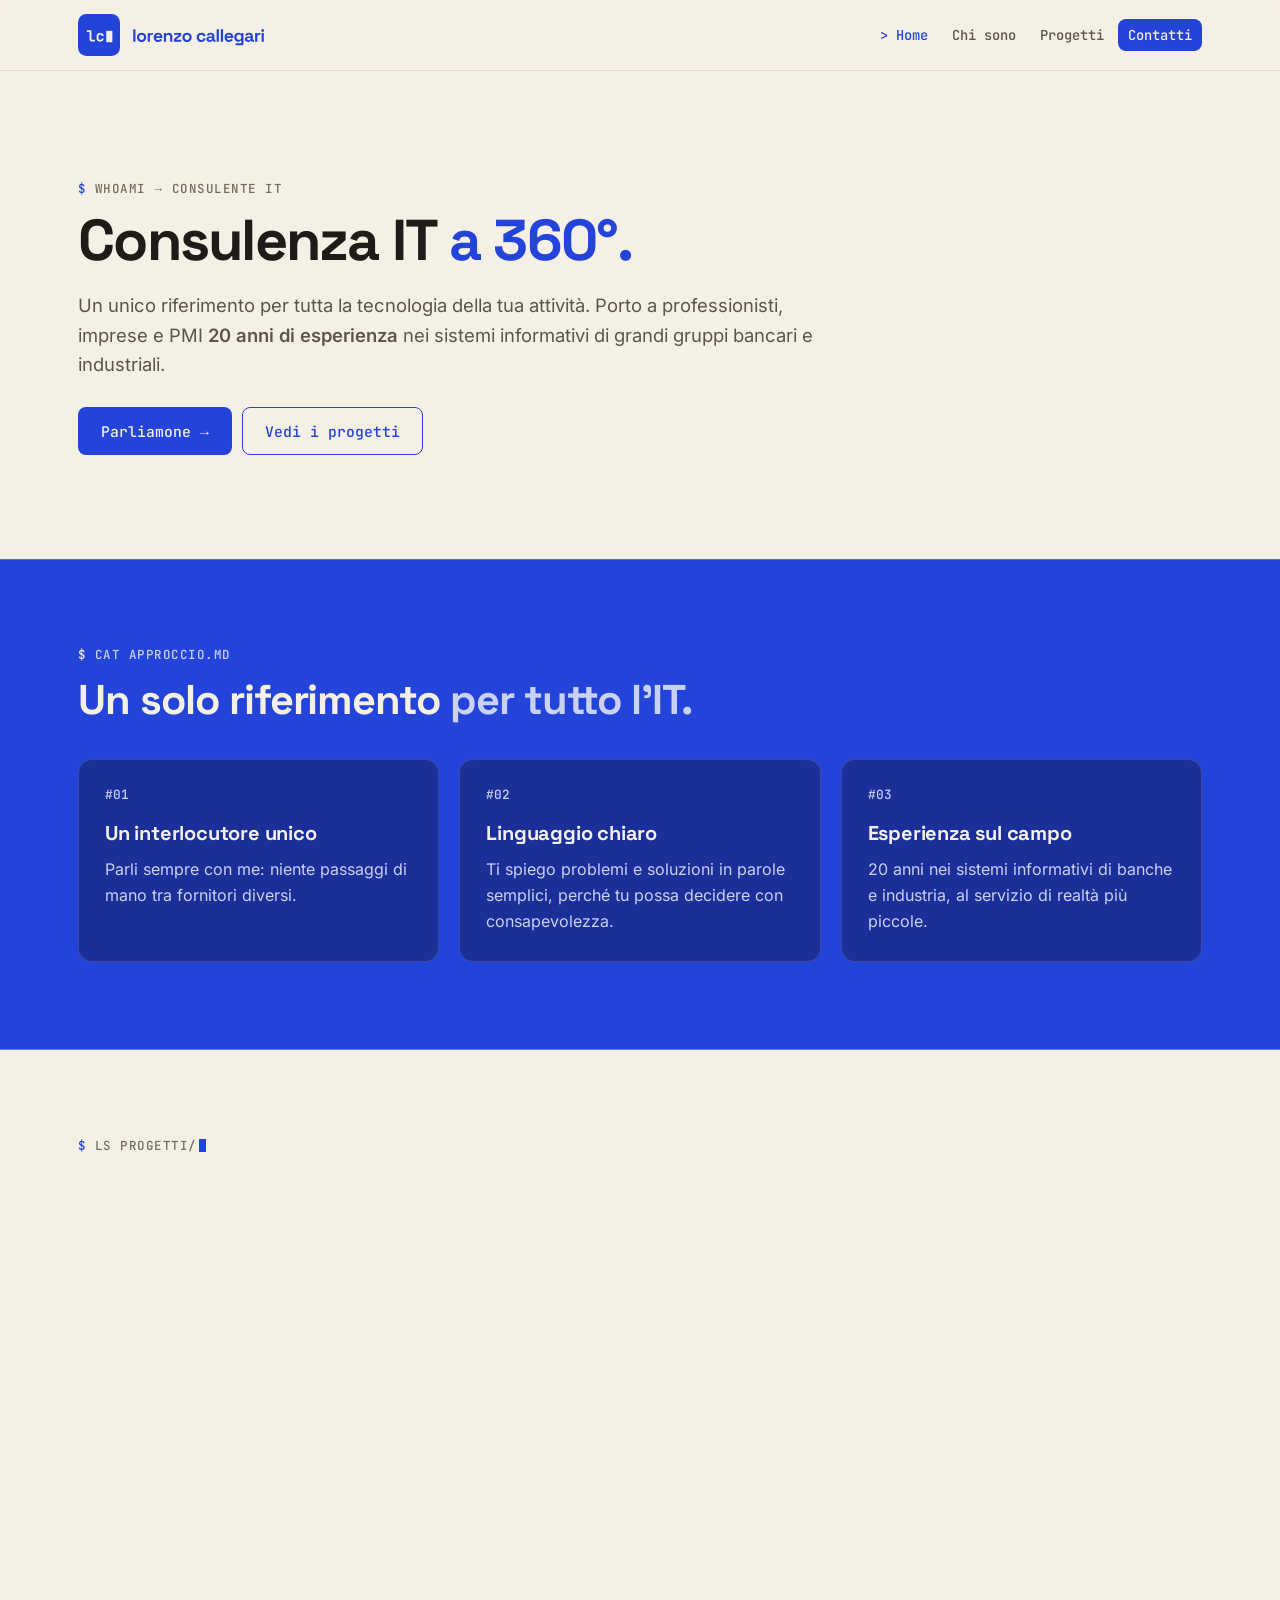
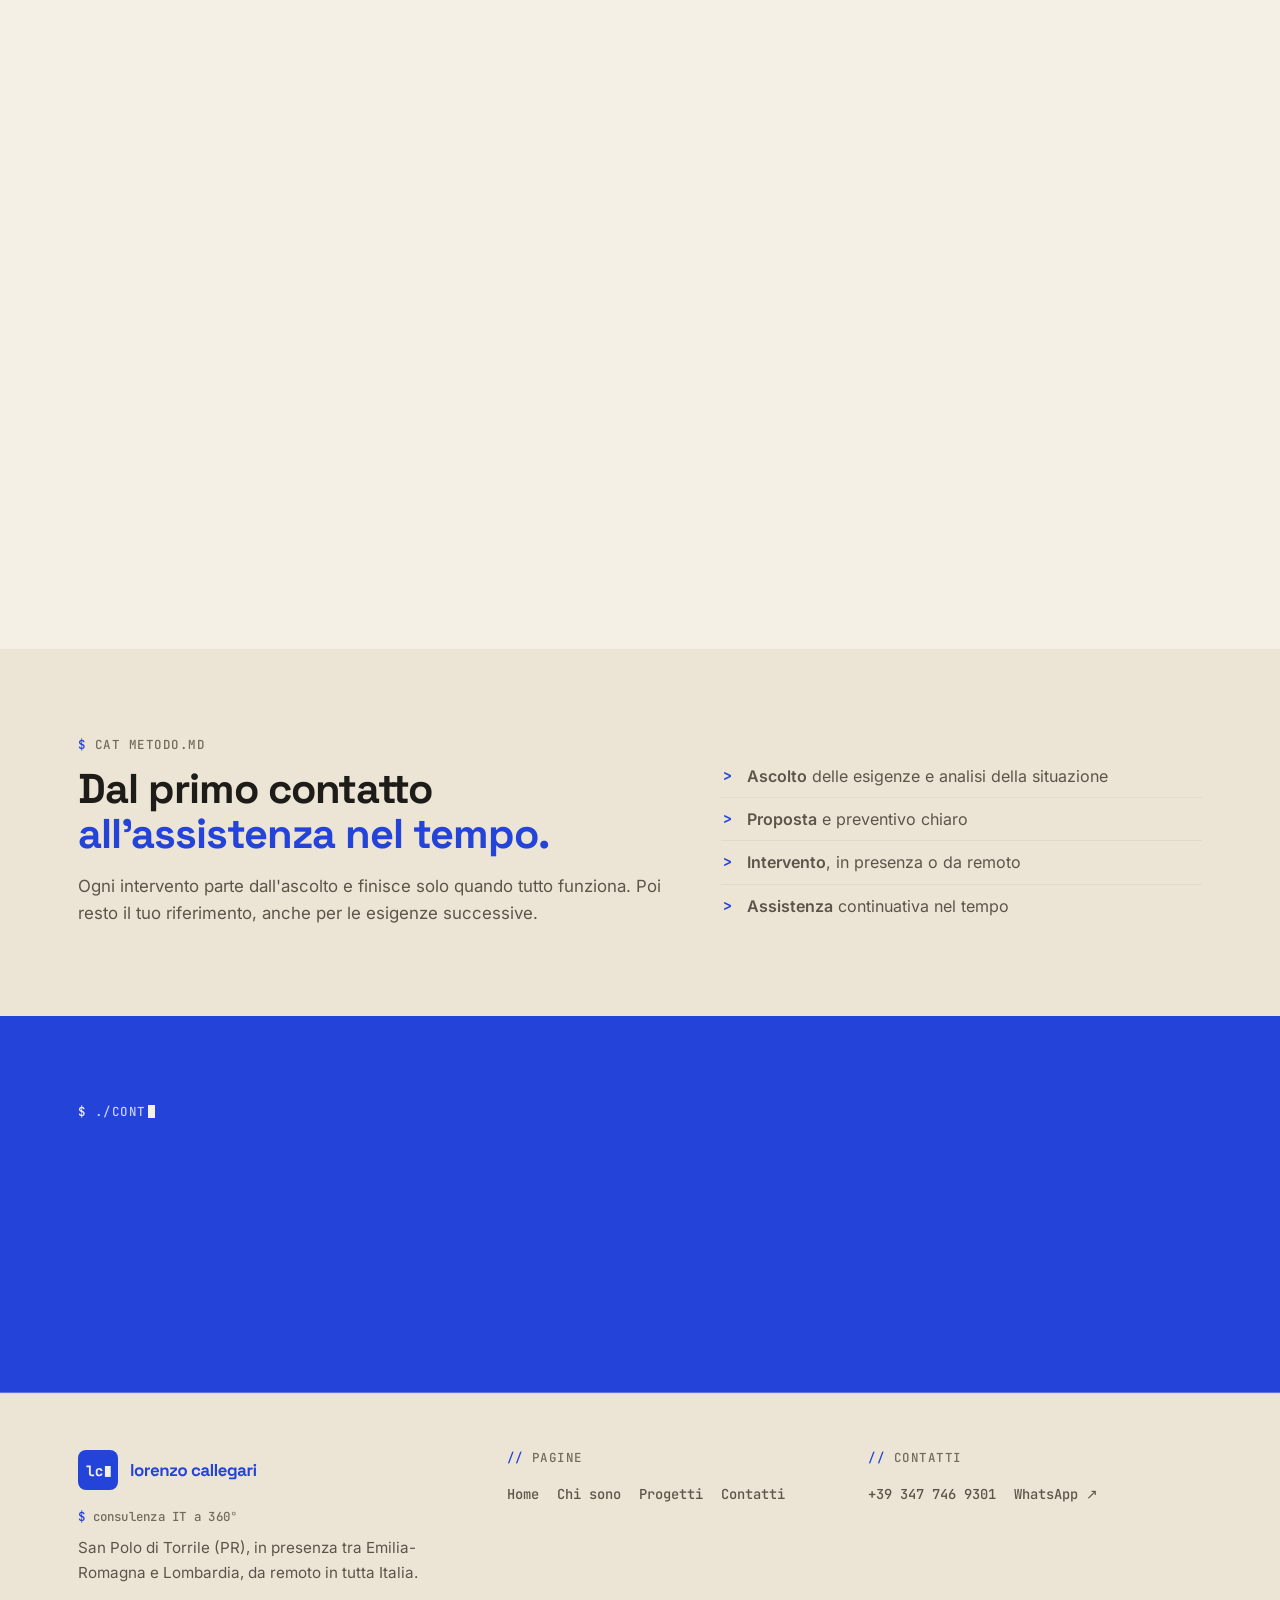
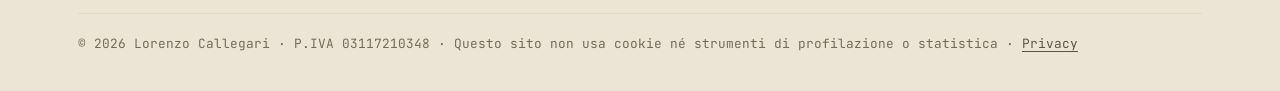
==== commit 91224eec: "Progetti: SILC IT Compliance in testa come progetto madre Co-Authored-By: Claude Opus 5.5 <noreply@a" ====
--- a/index.html
+++ b/index.html
@@ -82,29 +82,36 @@
   <span class="lc-e" data-type>ls progetti/</span>
   <h2>Alcuni progetti <span>e collaborazioni.</span></h2>
   <div class="lc-grid lc-2">
+        <a class="lc-card lc-card-big" href="/progetti/#silc">
+          <span class="lc-n">#01 · Progetto madre · fondatore</span>
+          <h3>SILC IT Compliance</h3>
+          <p>Il progetto che ho fondato per affiancare le imprese nella conformità normativa, nella sicurezza delle informazioni e nei sistemi di gestione.</p>
+          <ul class="lc-tags"><li class="lc-tag">IT Compliance</li><li class="lc-tag">NIS2</li><li class="lc-tag">Sicurezza delle informazioni</li></ul>
+          <span class="lc-vai">Dettagli →</span>
+        </a>
         <a class="lc-card" href="/progetti/#terramaster">
-          <span class="lc-n">#01 · Rivenditore ufficiale</span>
+          <span class="lc-n">#02 · Rivenditore ufficiale</span>
           <h3>TerraMaster</h3>
           <p>Rivenditore autorizzato TerraMaster per l'Italia: NAS e DAS per casa, ufficio e azienda.</p>
           <ul class="lc-tags"><li class="lc-tag">NAS</li><li class="lc-tag">DAS</li><li class="lc-tag">Backup</li></ul>
           <span class="lc-vai">Dettagli →</span>
         </a>
         <a class="lc-card" href="/progetti/#ermel">
-          <span class="lc-n">#02 · AI per il diritto</span>
+          <span class="lc-n">#03 · AI per il diritto</span>
           <h3>Ermel</h3>
           <p>Intelligenza artificiale per avvocati e studi legali, collegata alle fonti del diritto italiano. Collaboro al progetto.</p>
           <ul class="lc-tags"><li class="lc-tag">AI</li><li class="lc-tag">LegalTech</li><li class="lc-tag">MCP</li></ul>
           <span class="lc-vai">Dettagli →</span>
         </a>
         <a class="lc-card" href="/progetti/#nispo">
-          <span class="lc-n">#03 · Conformità NIS2</span>
+          <span class="lc-n">#04 · Conformità NIS2</span>
           <h3>NISPO</h3>
           <p>Piattaforma italiana per gestire la conformità NIS2: controlli, evidenze, gap e report per la direzione.</p>
           <ul class="lc-tags"><li class="lc-tag">NIS2</li><li class="lc-tag">Compliance</li><li class="lc-tag">ACN</li></ul>
           <span class="lc-vai">Dettagli →</span>
         </a>
         <a class="lc-card" href="/progetti/#local-seo">
-          <span class="lc-n">#04 · Google Business Profile</span>
+          <span class="lc-n">#05 · Google Business Profile</span>
           <h3>Local SEO</h3>
           <p>La scheda Google Business Profile curata in ogni dettaglio, per farsi trovare su Google e Maps.</p>
           <ul class="lc-tags"><li class="lc-tag">Google Business Profile</li><li class="lc-tag">Maps</li><li class="lc-tag">Recensioni</li></ul>
--- a/assets/site.css
+++ b/assets/site.css
@@ -113,3 +113,7 @@
 .lc .lc-rivela[hidden],.lc .lc-tel[hidden]{display:none}
 .lc .lc-contatto a:focus{outline:none}
 .lc .lc-contatto a:focus-visible{outline:2px solid var(--lc-blu);outline-offset:3px;border-radius:3px}
+
+/* Card in evidenza (progetto madre): occupa tutta la riga */
+.lc .lc-card-big{grid-column:1/-1;border-color:var(--lc-blu);border-width:1.5px}
+.lc .lc-card-big h3{font-size:1.5rem}
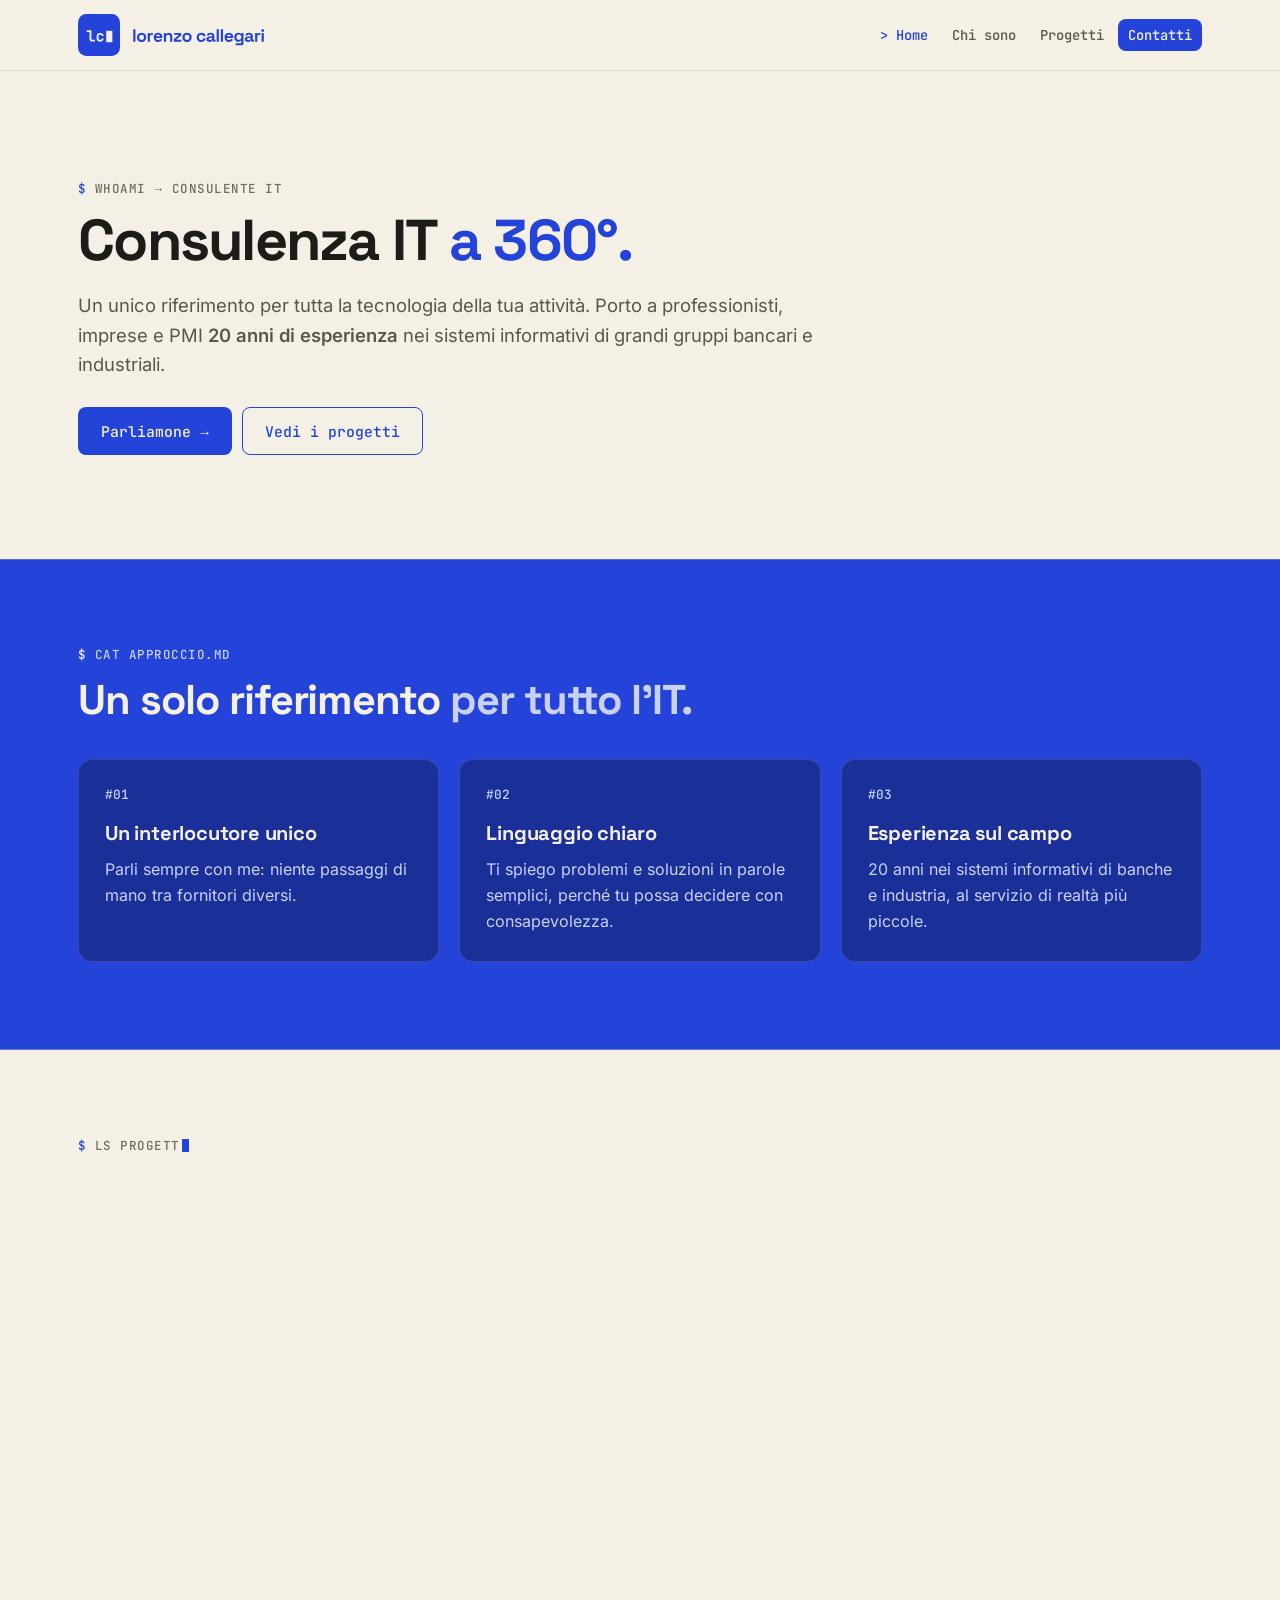
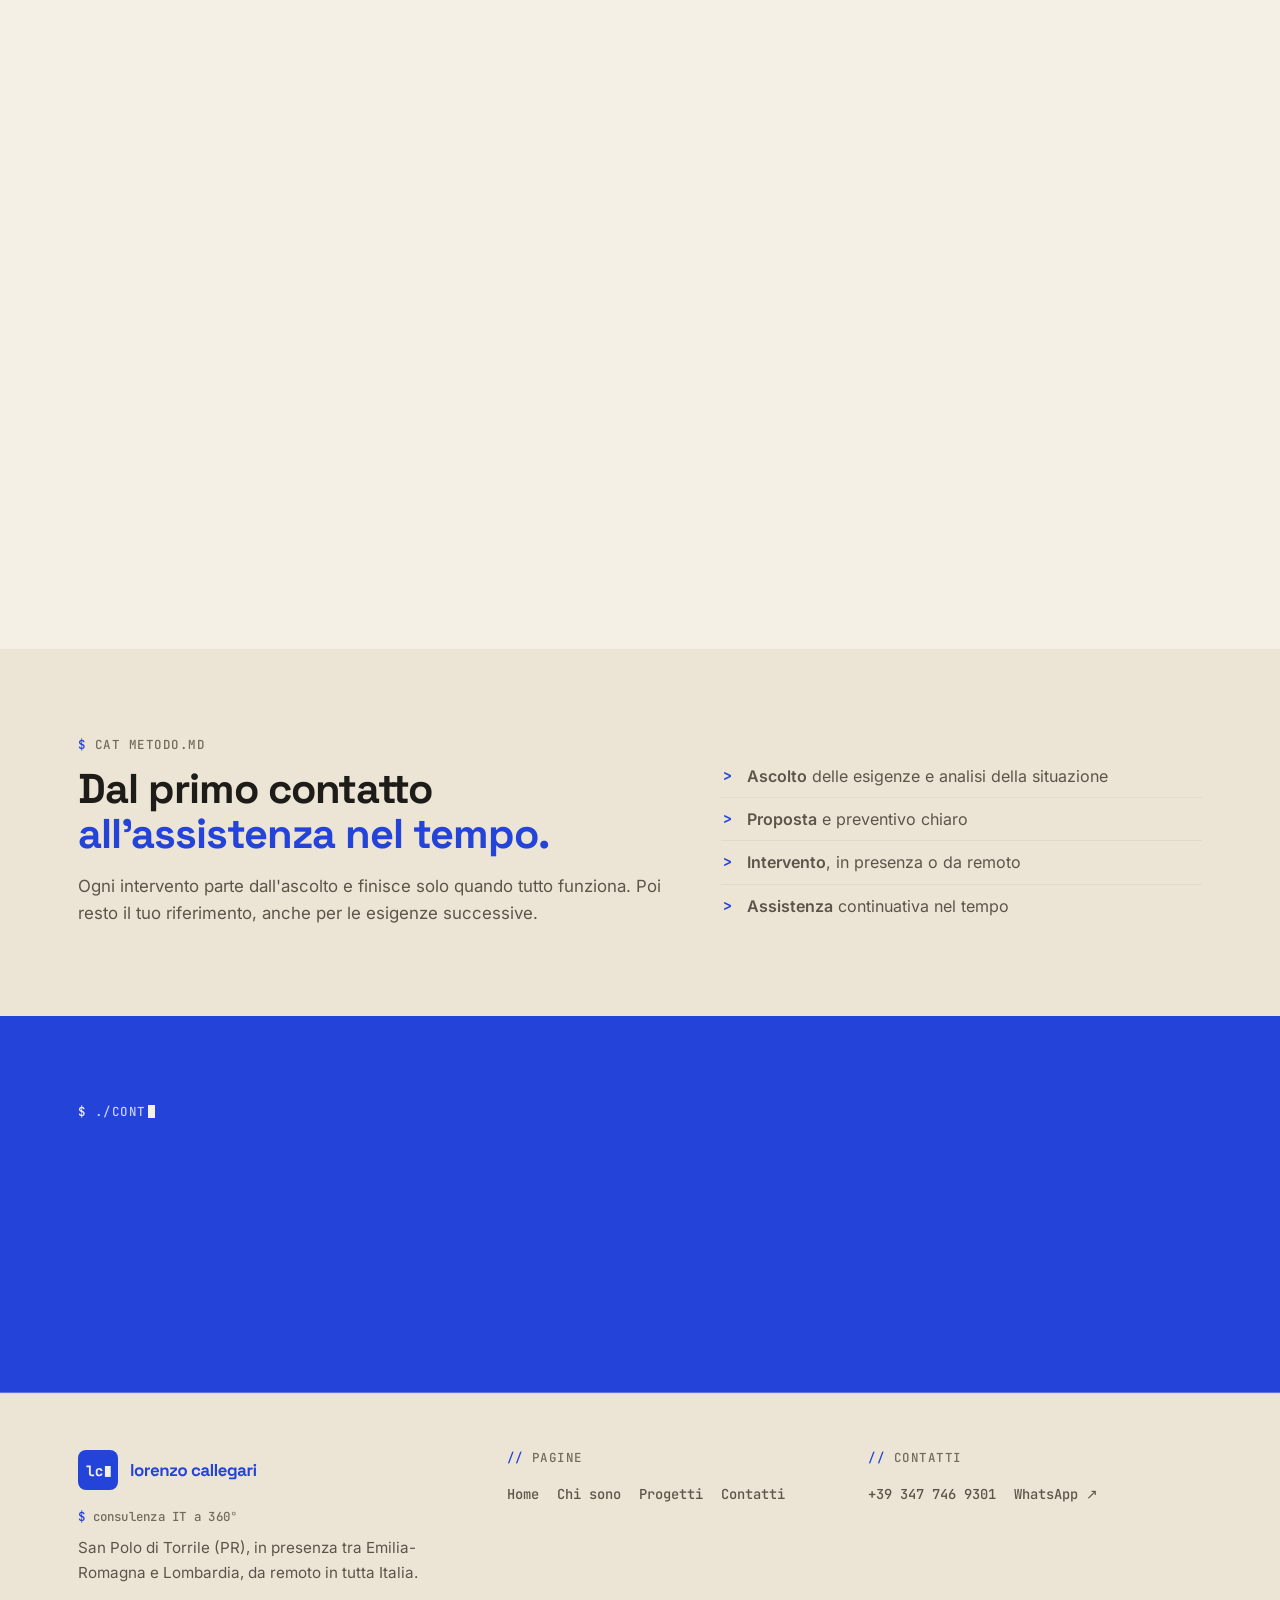
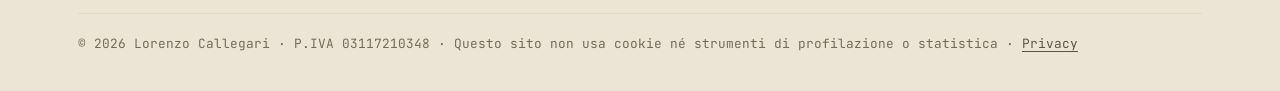
==== commit 2cb08a03: "SILC: norme ISO al posto della NIS2 Co-Authored-By: Claude Opus 5.5 <noreply@anthropic.com> Claude-S" ====
--- a/index.html
+++ b/index.html
@@ -86,7 +86,7 @@
           <span class="lc-n">#01 · Progetto madre · fondatore</span>
           <h3>SILC IT Compliance</h3>
           <p>Il progetto che ho fondato per affiancare le imprese nella conformità normativa, nella sicurezza delle informazioni e nei sistemi di gestione.</p>
-          <ul class="lc-tags"><li class="lc-tag">IT Compliance</li><li class="lc-tag">NIS2</li><li class="lc-tag">Sicurezza delle informazioni</li></ul>
+          <ul class="lc-tags"><li class="lc-tag">IT Compliance</li><li class="lc-tag">ISO 27001</li><li class="lc-tag">Sicurezza delle informazioni</li></ul>
           <span class="lc-vai">Dettagli →</span>
         </a>
         <a class="lc-card" href="/progetti/#terramaster">
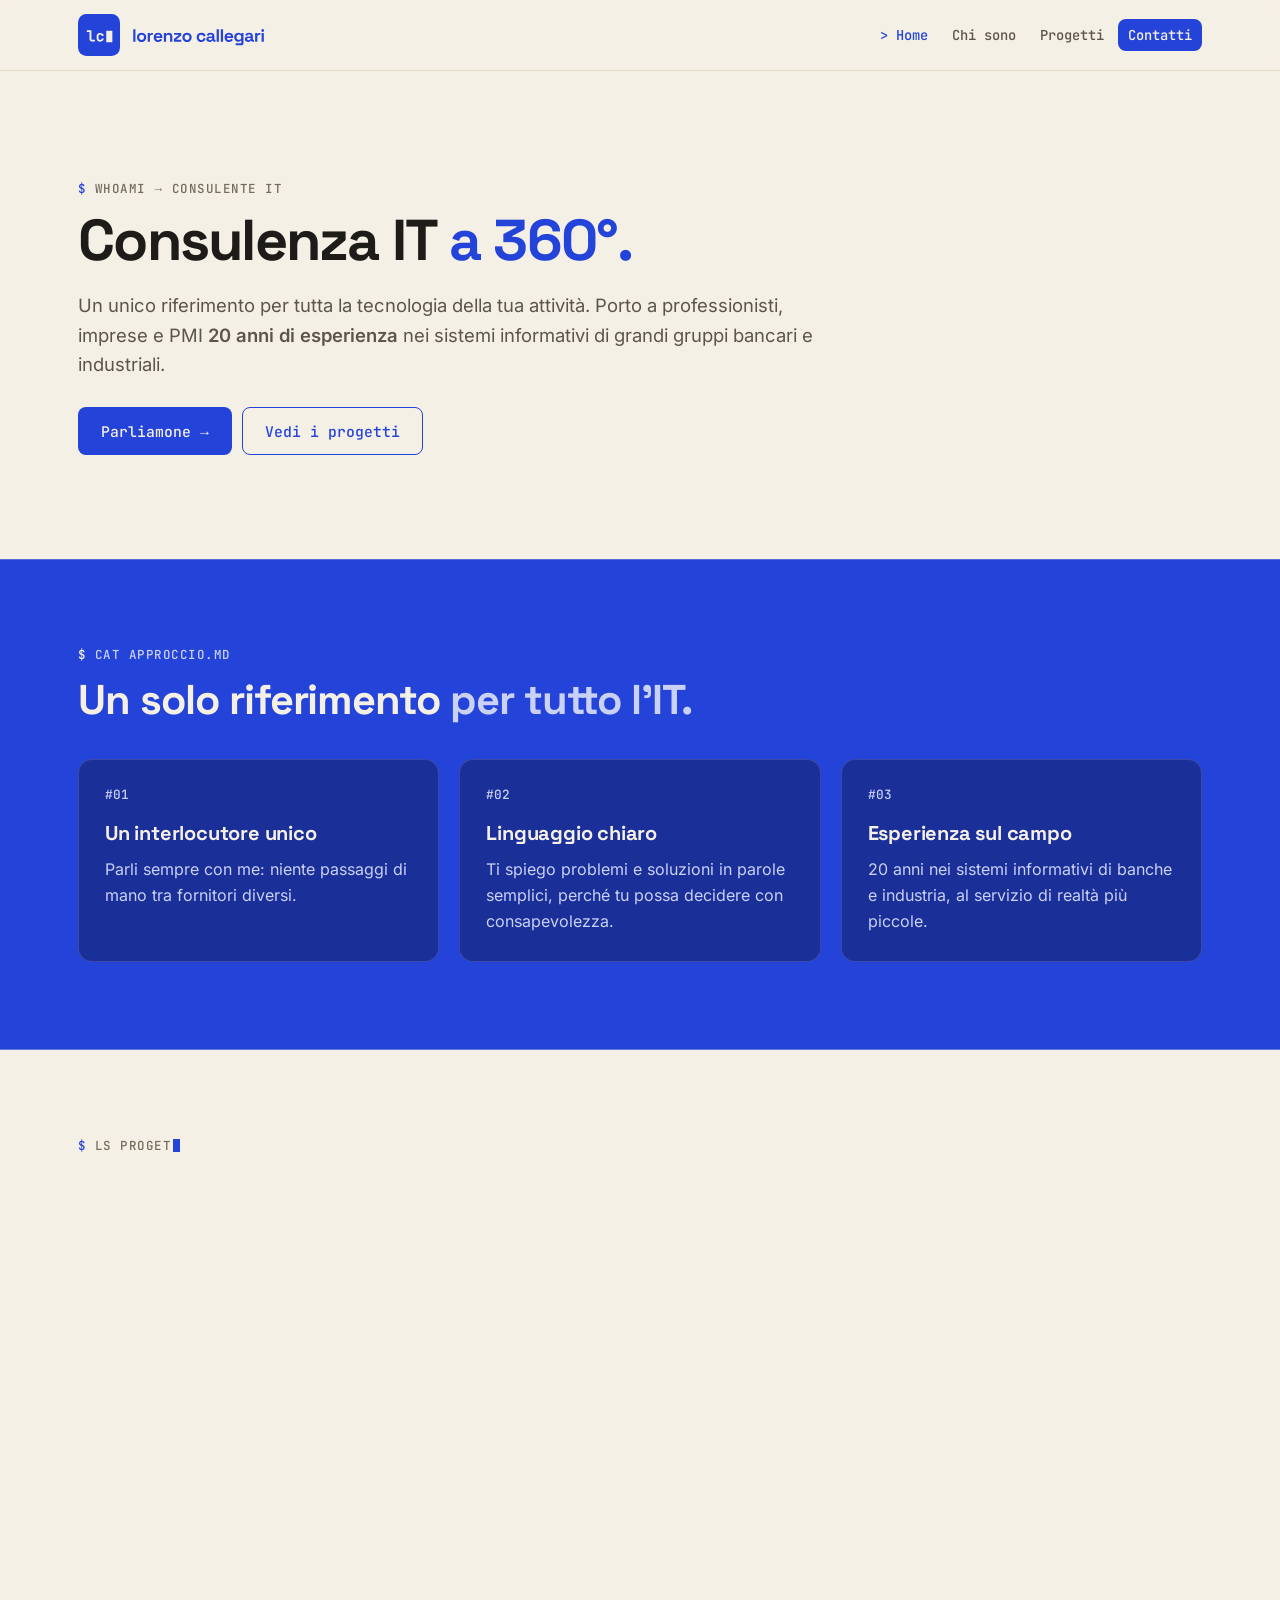
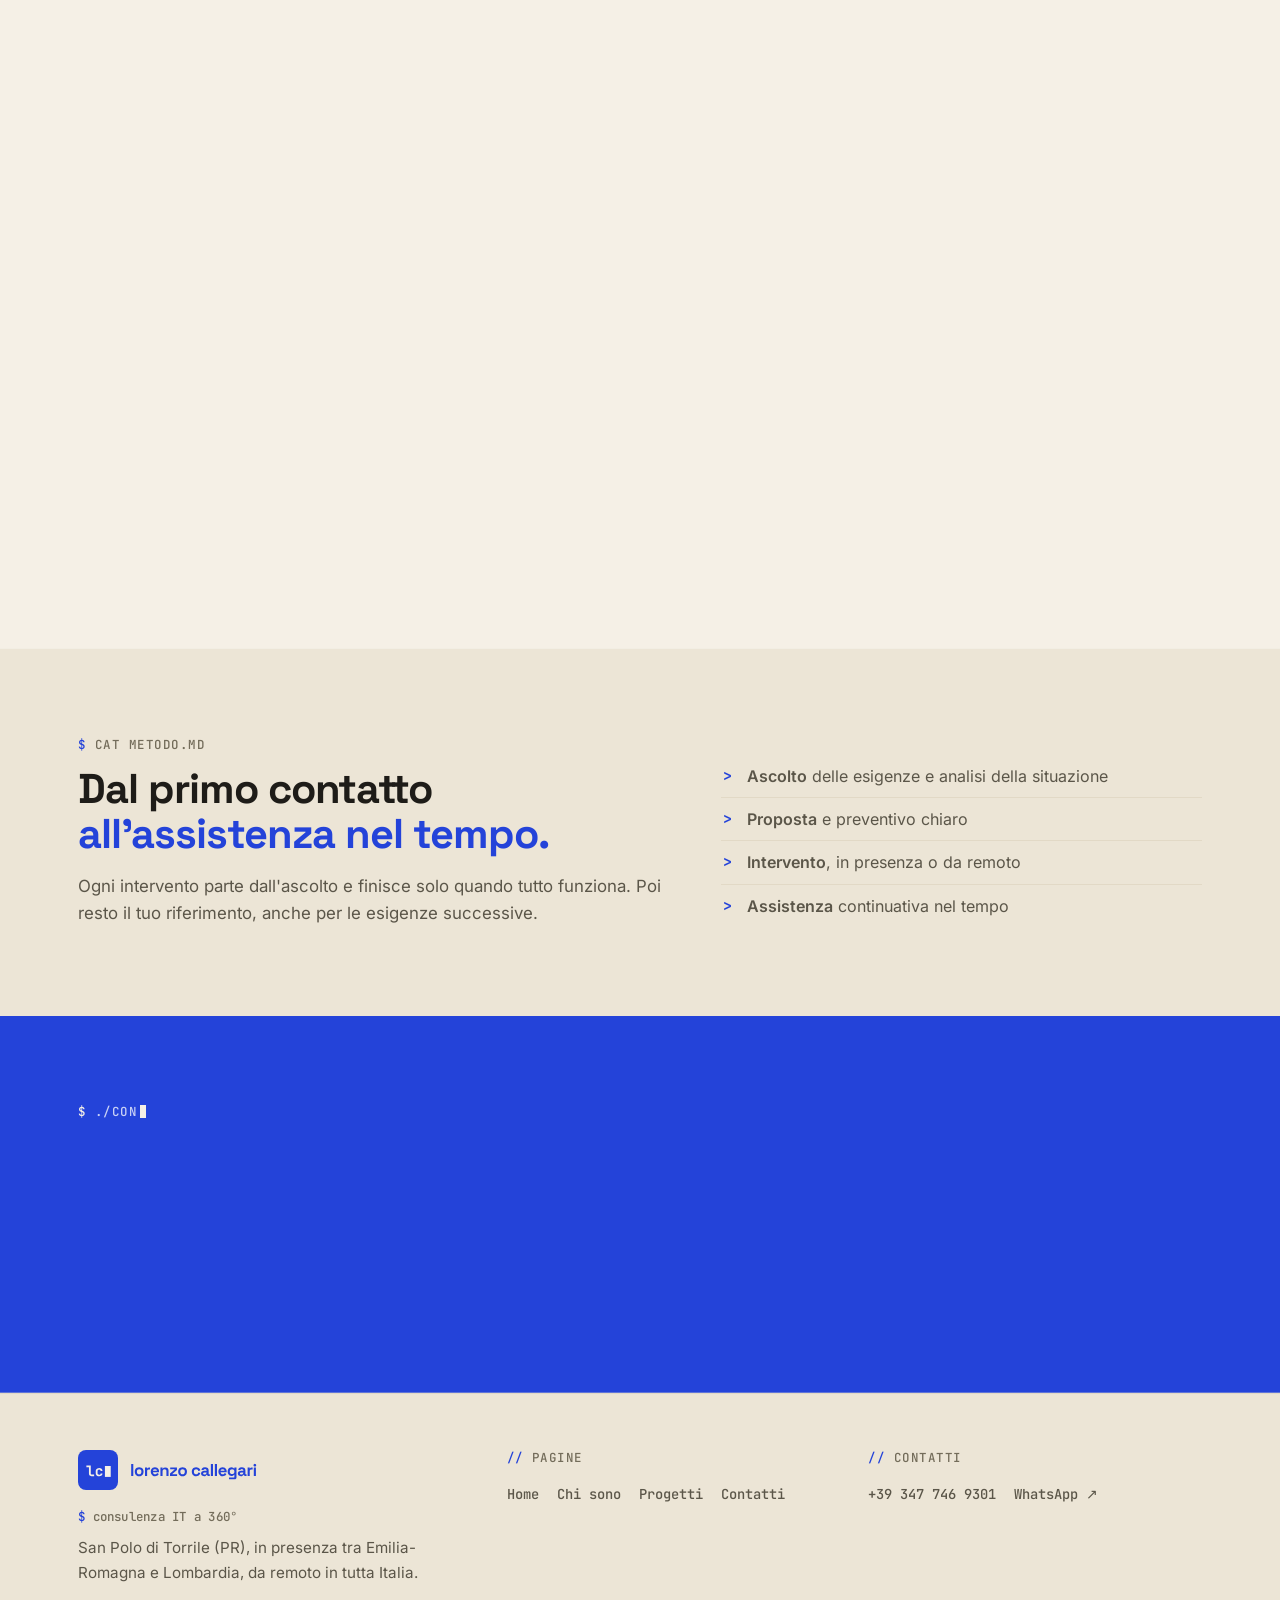
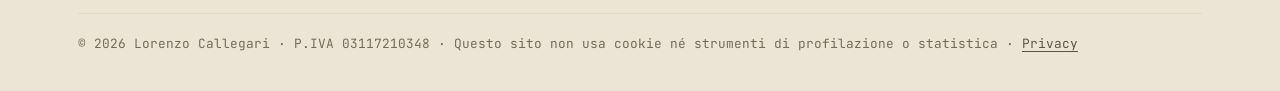
==== commit 0b6c37f1: "Anteprime: Sede a Parma al posto di Parma e dintorni Co-Authored-By: Claude Opus 5.5 <noreply@anthro" ====
--- a/index.html
+++ b/index.html
@@ -4,14 +4,14 @@
 <meta charset="utf-8">
 <meta name="viewport" content="width=device-width, initial-scale=1">
 <title>Lorenzo Callegari · Consulenza IT a 360°</title>
-<meta name="description" content="Lorenzo Callegari, consulenza IT a 360° per professionisti, imprese e PMI a Parma e dintorni, con 20 anni di esperienza nei sistemi informativi.">
+<meta name="description" content="Lorenzo Callegari, consulenza IT a 360° per professionisti, imprese e PMI. Sede a Parma, 20 anni di esperienza nei sistemi informativi.">
 <link rel="canonical" href="https://lorenzocallegari.it/">
 <meta name="theme-color" content="#F5F0E6">
 <meta property="og:type" content="website">
 <meta property="og:locale" content="it_IT">
 <meta property="og:site_name" content="Lorenzo Callegari">
 <meta property="og:title" content="Lorenzo Callegari · Consulenza IT a 360°">
-<meta property="og:description" content="Lorenzo Callegari, consulenza IT a 360° per professionisti, imprese e PMI a Parma e dintorni, con 20 anni di esperienza nei sistemi informativi.">
+<meta property="og:description" content="Lorenzo Callegari, consulenza IT a 360° per professionisti, imprese e PMI. Sede a Parma, 20 anni di esperienza nei sistemi informativi.">
 <meta property="og:url" content="https://lorenzocallegari.it/">
 <meta property="og:image" content="https://lorenzocallegari.it/assets/img/monogramma-blu-512.png">
 <meta name="twitter:card" content="summary">
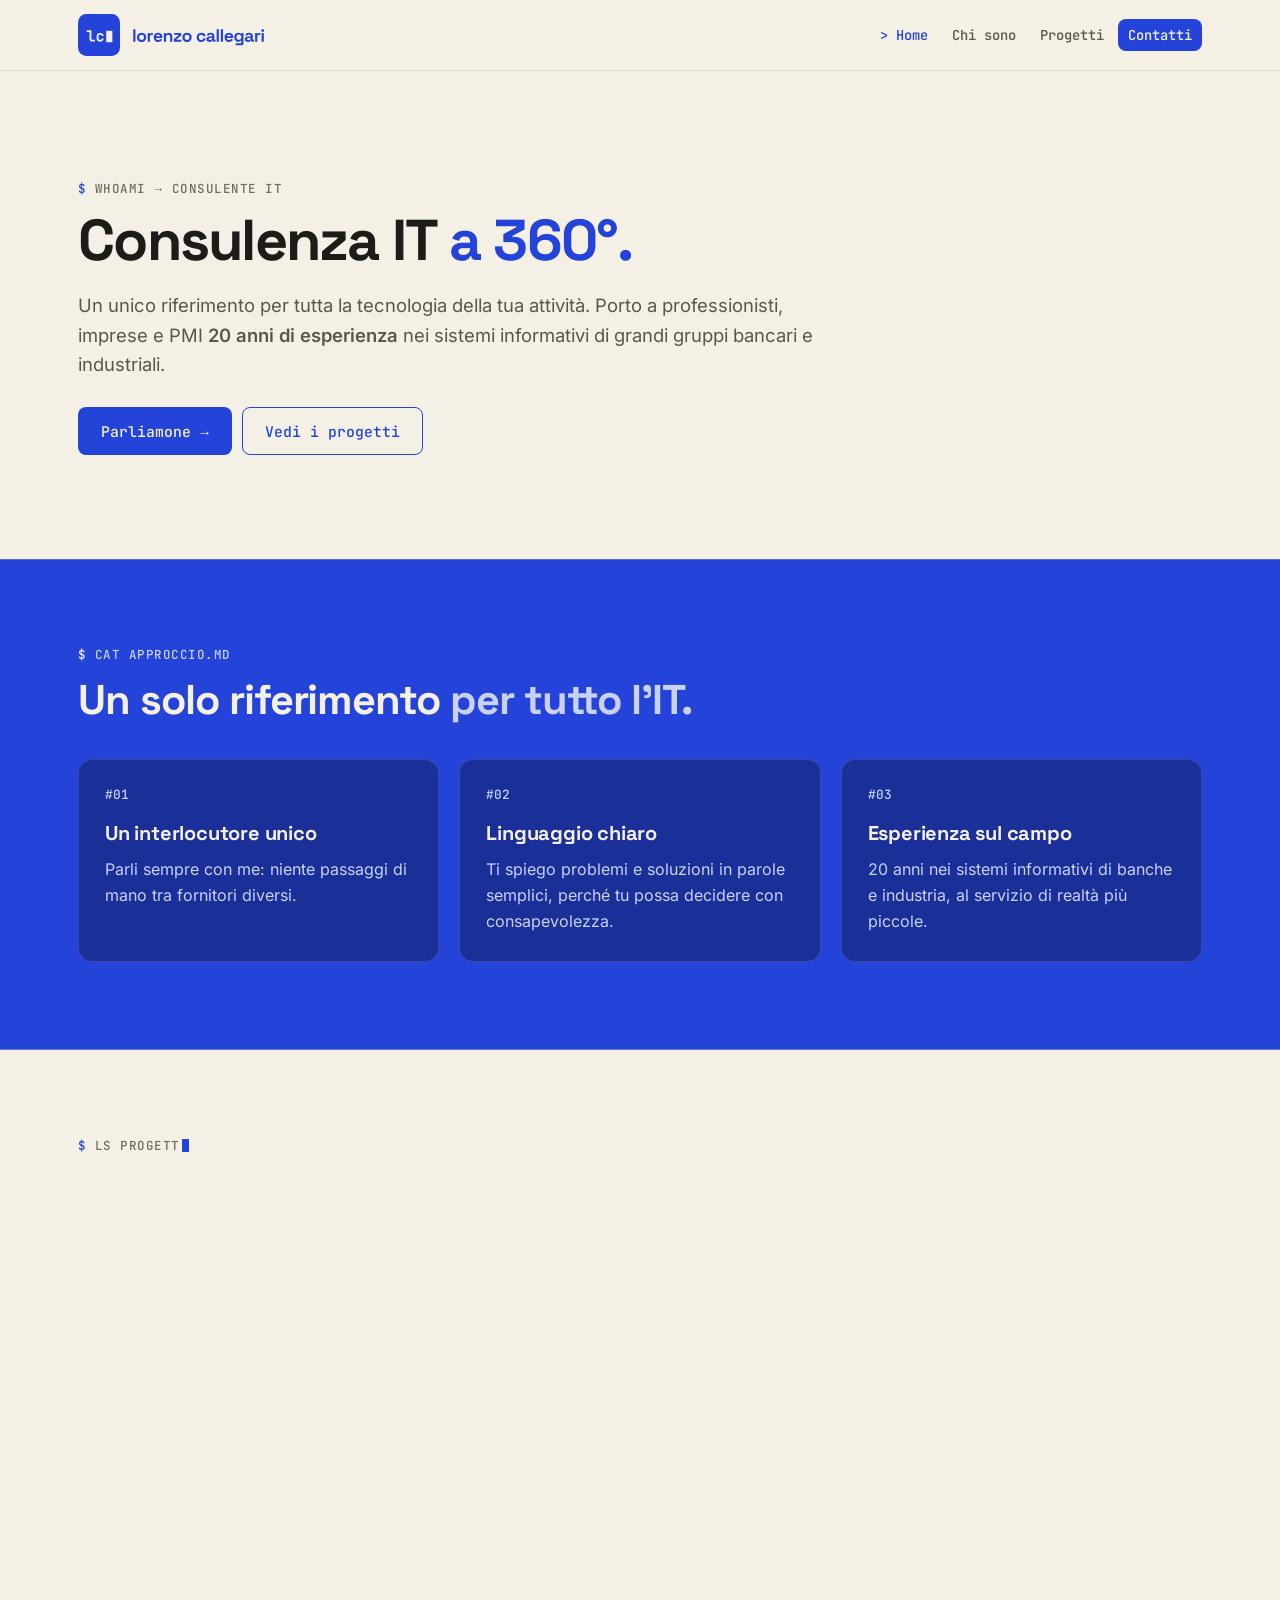
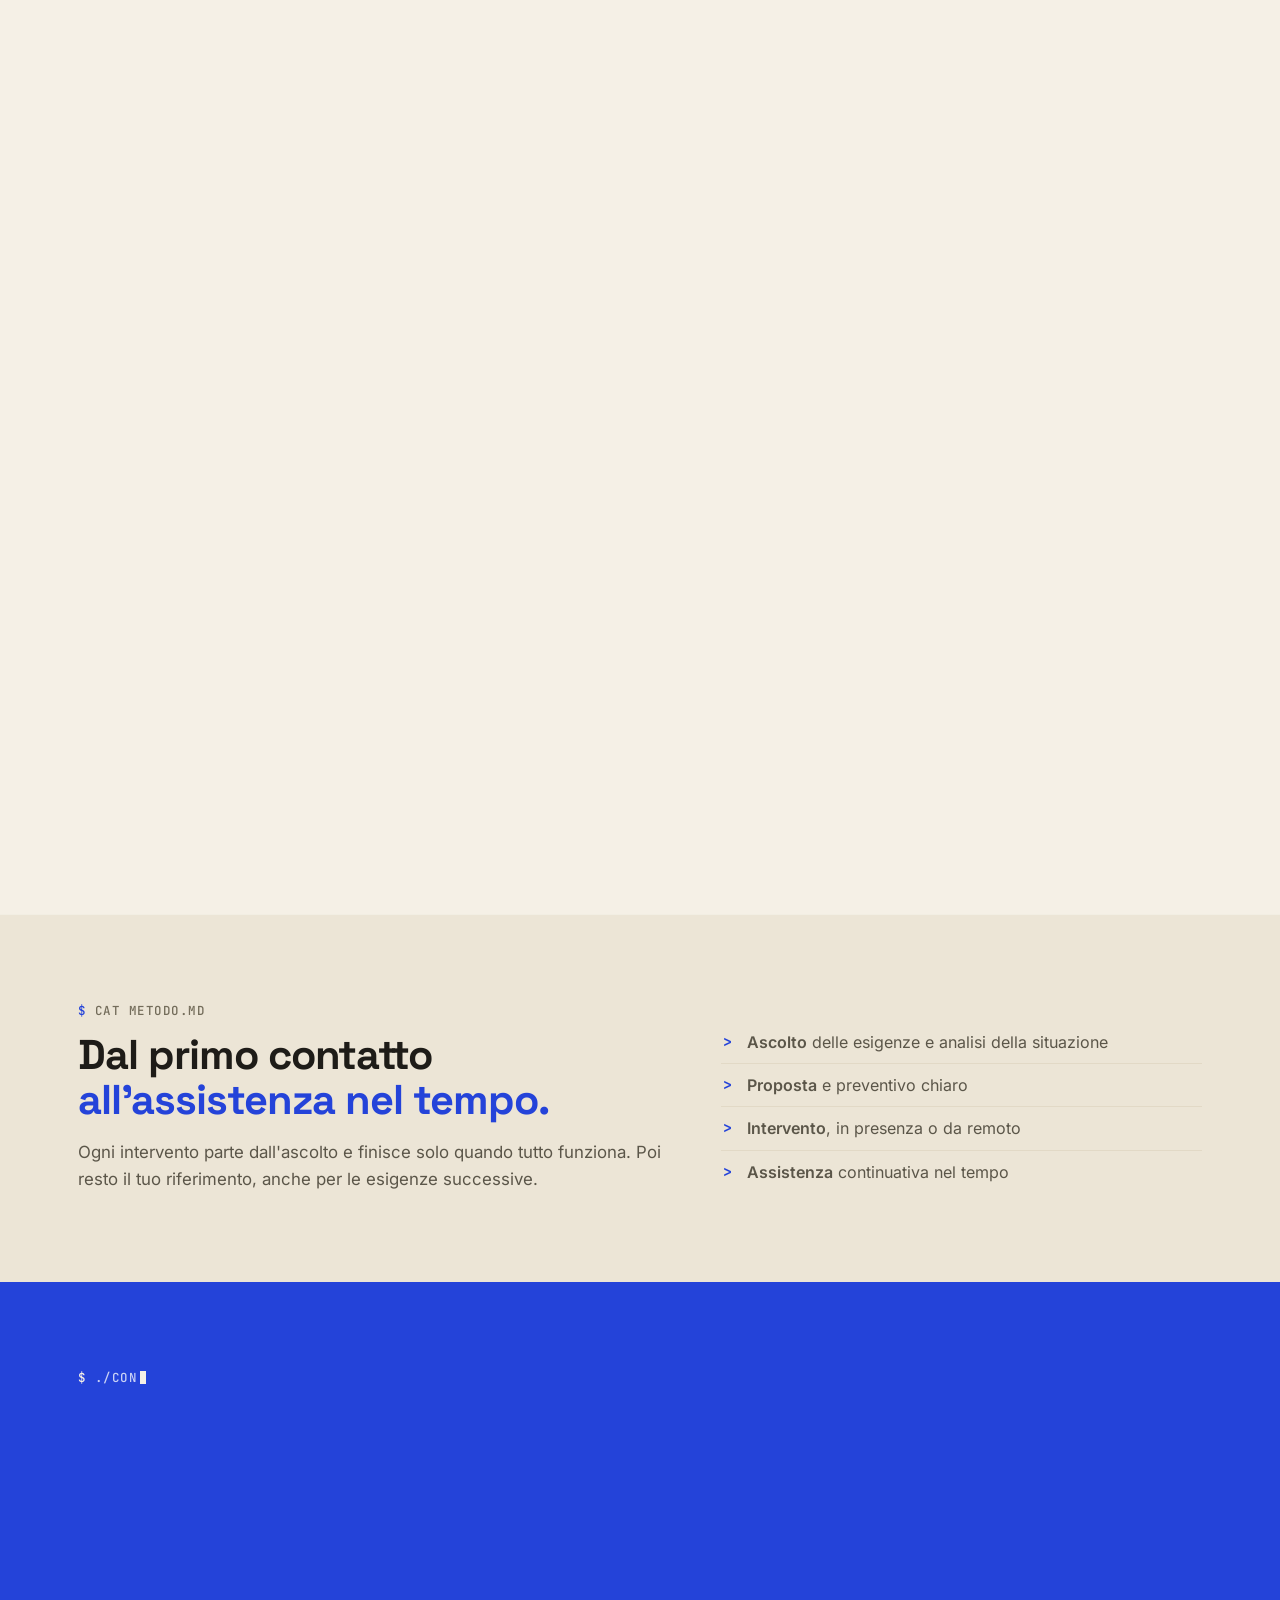
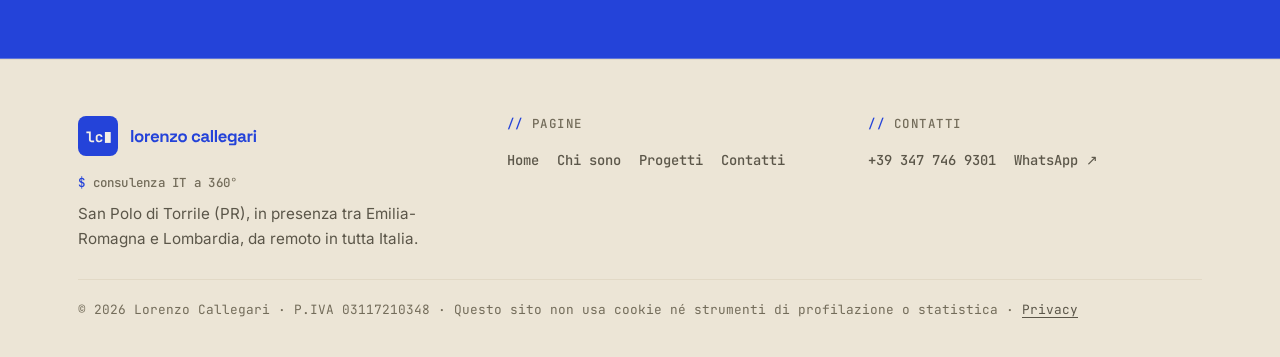
==== commit d7784ca1: "Progetti: RAO Namirial (SPID, SPID minori, PEC, visure camerali) Co-Authored-By: Claude Opus 5.5 <no" ====
--- a/index.html
+++ b/index.html
@@ -96,22 +96,29 @@
           <ul class="lc-tags"><li class="lc-tag">NAS</li><li class="lc-tag">DAS</li><li class="lc-tag">Backup</li></ul>
           <span class="lc-vai">Dettagli →</span>
         </a>
+        <a class="lc-card" href="/progetti/#rao-namirial">
+          <span class="lc-n">#03 · Identità digitale</span>
+          <h3>RAO Namirial</h3>
+          <p>Operatore RAO abilitato Namirial: rilascio di SPID, SPID per minori, PEC e visure camerali, con riconoscimento di persona.</p>
+          <ul class="lc-tags"><li class="lc-tag">SPID</li><li class="lc-tag">SPID minori</li><li class="lc-tag">PEC</li><li class="lc-tag">Visure camerali</li></ul>
+          <span class="lc-vai">Dettagli →</span>
+        </a>
         <a class="lc-card" href="/progetti/#ermel">
-          <span class="lc-n">#03 · AI per il diritto</span>
+          <span class="lc-n">#04 · AI per il diritto</span>
           <h3>Ermel</h3>
           <p>Intelligenza artificiale per avvocati e studi legali, collegata alle fonti del diritto italiano. Collaboro al progetto.</p>
           <ul class="lc-tags"><li class="lc-tag">AI</li><li class="lc-tag">LegalTech</li><li class="lc-tag">MCP</li></ul>
           <span class="lc-vai">Dettagli →</span>
         </a>
         <a class="lc-card" href="/progetti/#nispo">
-          <span class="lc-n">#04 · Conformità NIS2</span>
+          <span class="lc-n">#05 · Conformità NIS2</span>
           <h3>NISPO</h3>
           <p>Piattaforma italiana per gestire la conformità NIS2: controlli, evidenze, gap e report per la direzione.</p>
           <ul class="lc-tags"><li class="lc-tag">NIS2</li><li class="lc-tag">Compliance</li><li class="lc-tag">ACN</li></ul>
           <span class="lc-vai">Dettagli →</span>
         </a>
         <a class="lc-card" href="/progetti/#local-seo">
-          <span class="lc-n">#05 · Google Business Profile</span>
+          <span class="lc-n">#06 · Google Business Profile</span>
           <h3>Local SEO</h3>
           <p>La scheda Google Business Profile curata in ogni dettaglio, per farsi trovare su Google e Maps.</p>
           <ul class="lc-tags"><li class="lc-tag">Google Business Profile</li><li class="lc-tag">Maps</li><li class="lc-tag">Recensioni</li></ul>
--- a/assets/site.css
+++ b/assets/site.css
@@ -117,3 +117,15 @@
 /* Card in evidenza (progetto madre): occupa tutta la riga */
 .lc .lc-card-big{grid-column:1/-1;border-color:var(--lc-blu);border-width:1.5px}
 .lc .lc-card-big h3{font-size:1.5rem}
+
+/* Guida scaricabile (Local SEO) */
+.lc .lc-con-guida{margin-top:0}
+.lc .lc-guida{margin:0;max-width:340px}
+.lc .lc-guida img{display:block;width:100%;height:auto;border-radius:var(--lc-r);border:1px solid var(--lc-linea);box-shadow:0 10px 30px rgba(30,28,24,.12);transition:transform .15s}
+.lc .lc-guida a:hover img{transform:translateY(-3px)}
+.lc .lc-guida figcaption{display:flex;flex-direction:column;align-items:flex-start;gap:12px;margin-top:18px}
+.lc .lc-guida figcaption .lc-e{margin:0;text-transform:none;letter-spacing:.02em}
+@media (min-width:900px){.lc .lc-guida{justify-self:end}}
+/* Ultima card rimasta da sola nella riga: occupa tutta la larghezza */
+@media (min-width:640px){.lc .lc-grid.lc-2 > .lc-card-big ~ .lc-card:last-child:nth-child(even){grid-column:1/-1}}
+.lc .lc-progetto .lc-tx ul.lc-list{max-width:68ch}
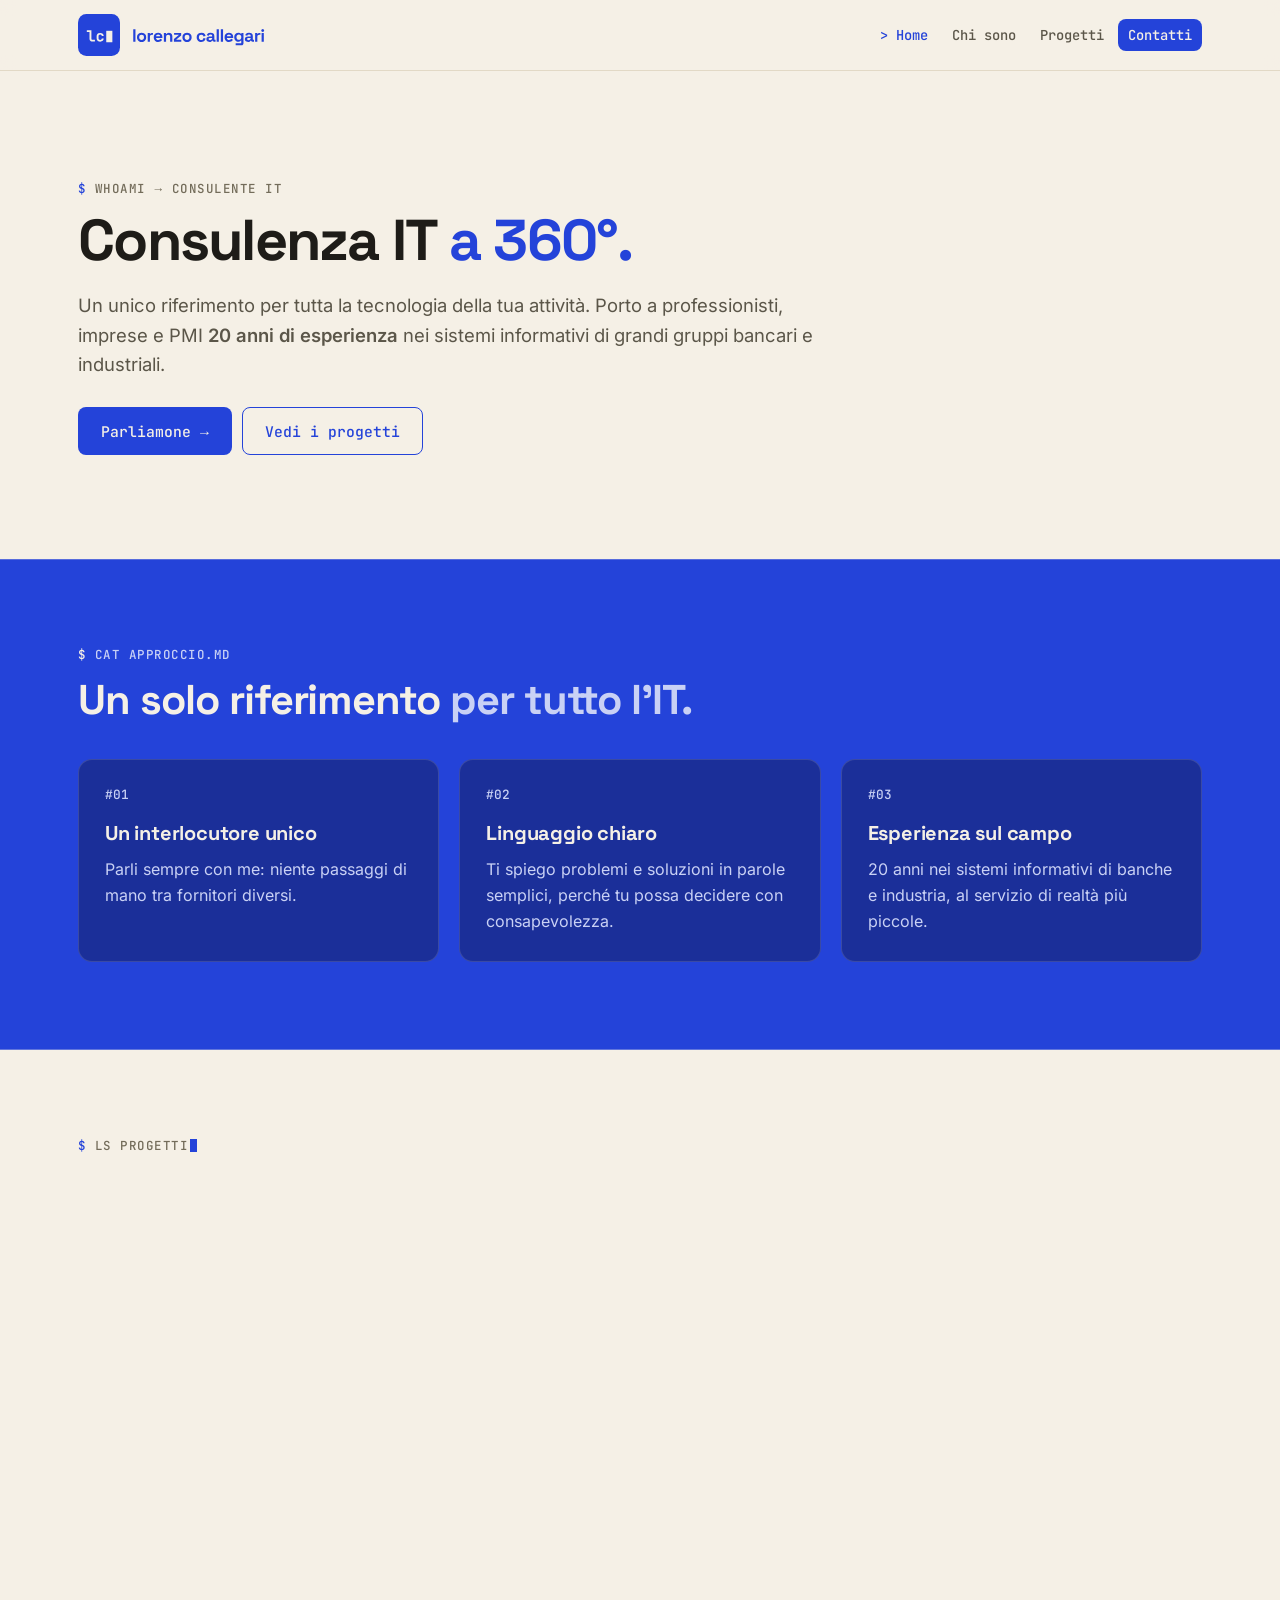
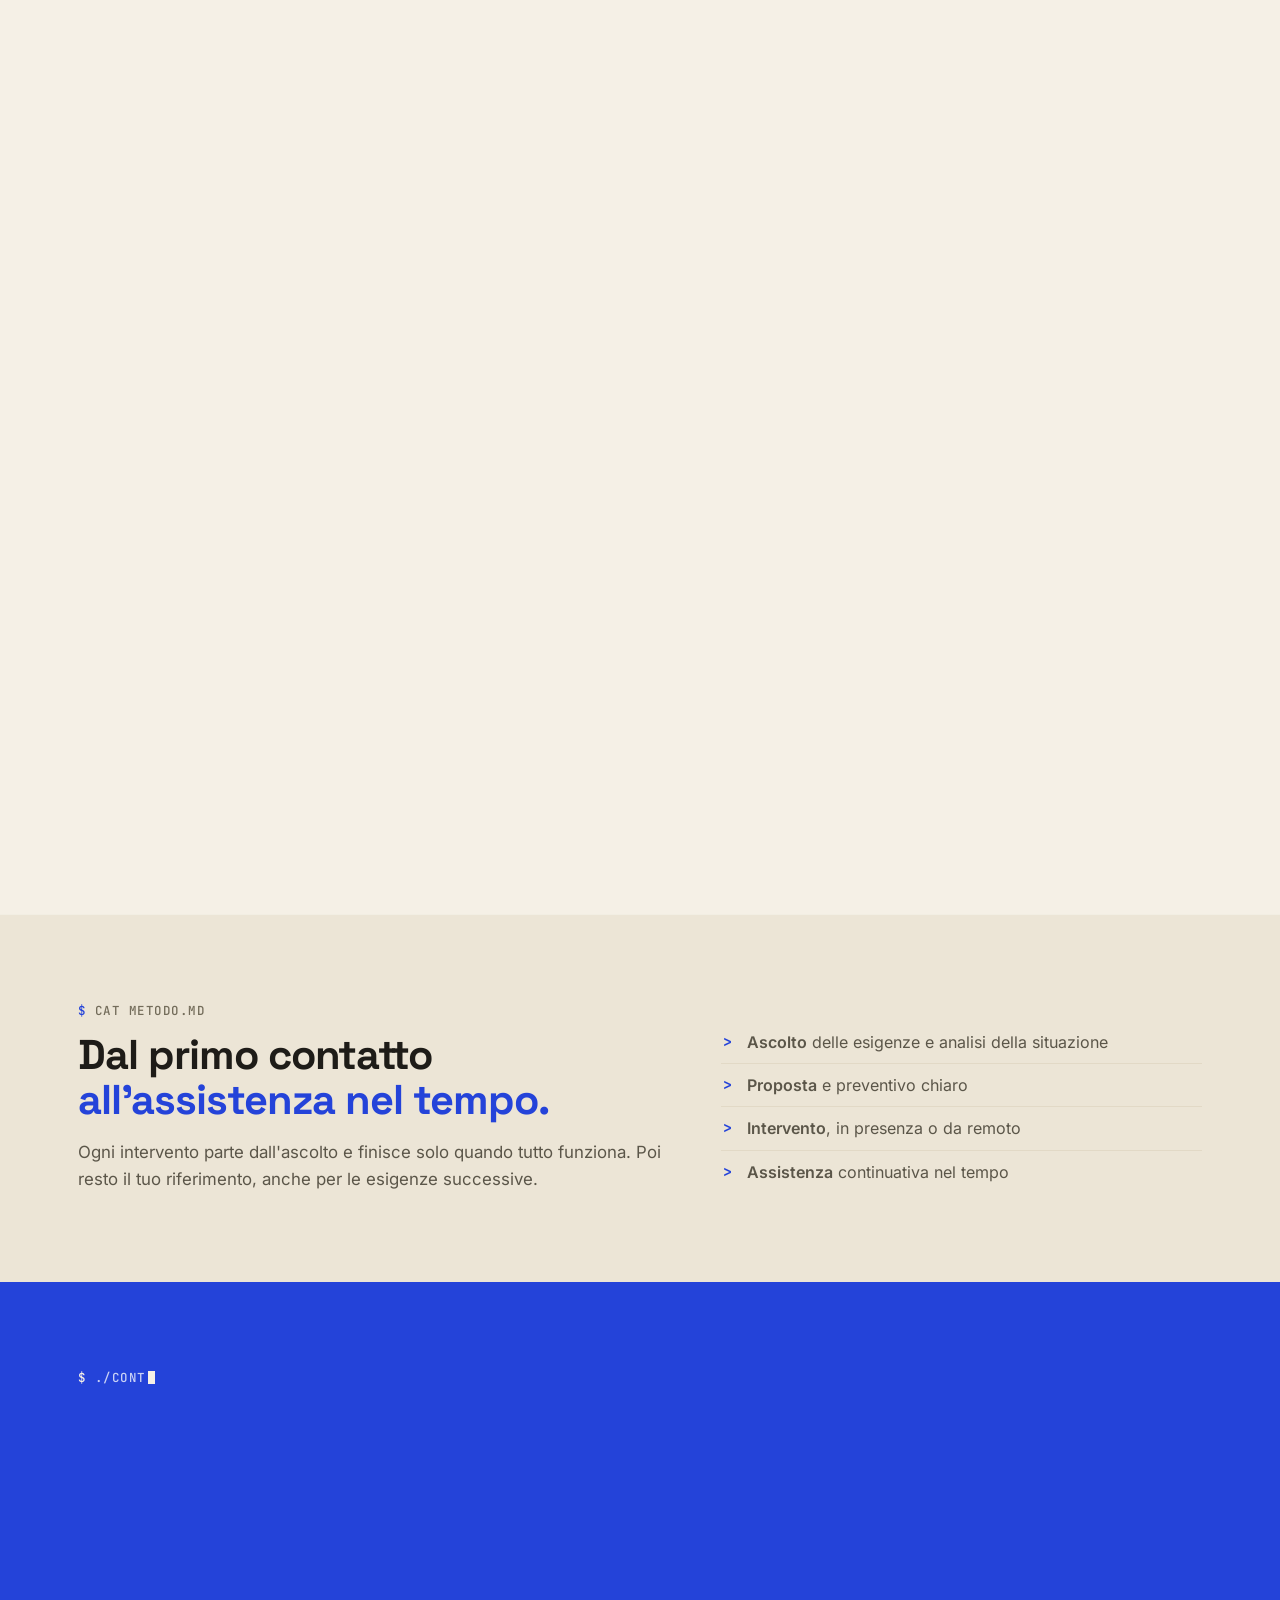
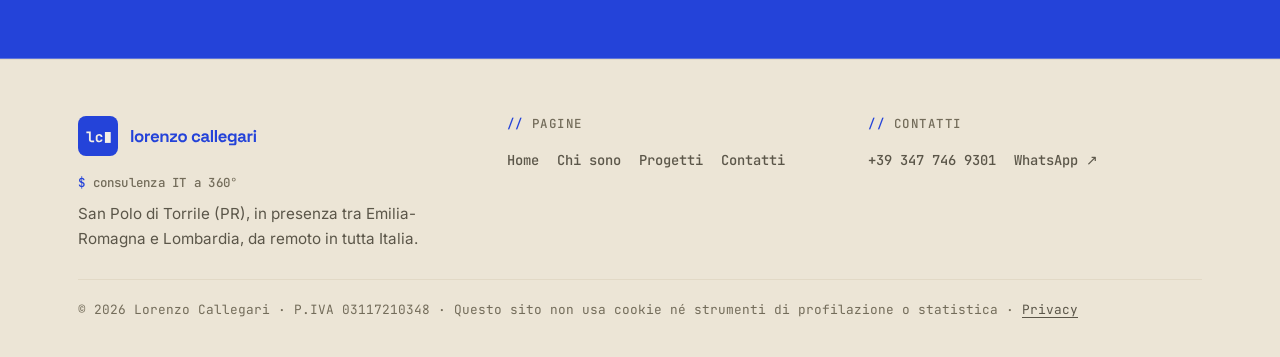
==== commit 56d7e5e9: "Favicon in formati multipli di 48 px e favicon.ico per Google Co-Authored-By: Claude Opus 5.5 <norep" ====
--- a/index.html
+++ b/index.html
@@ -17,6 +17,9 @@
 <meta name="twitter:card" content="summary">
 <link rel="icon" href="/assets/img/favicon.svg" type="image/svg+xml">
 <link rel="icon" href="/assets/img/favicon-32.png" sizes="32x32" type="image/png">
+<link rel="icon" href="/assets/img/favicon-48.png" sizes="48x48" type="image/png">
+<link rel="icon" href="/assets/img/favicon-96.png" sizes="96x96" type="image/png">
+<link rel="icon" href="/assets/img/favicon-192.png" sizes="192x192" type="image/png">
 <link rel="apple-touch-icon" href="/assets/img/apple-touch-icon-180.png">
 <link rel="preload" href="/assets/fonts/space-grotesk.woff2" as="font" type="font/woff2" crossorigin>
 <link rel="preload" href="/assets/fonts/inter.woff2" as="font" type="font/woff2" crossorigin>
